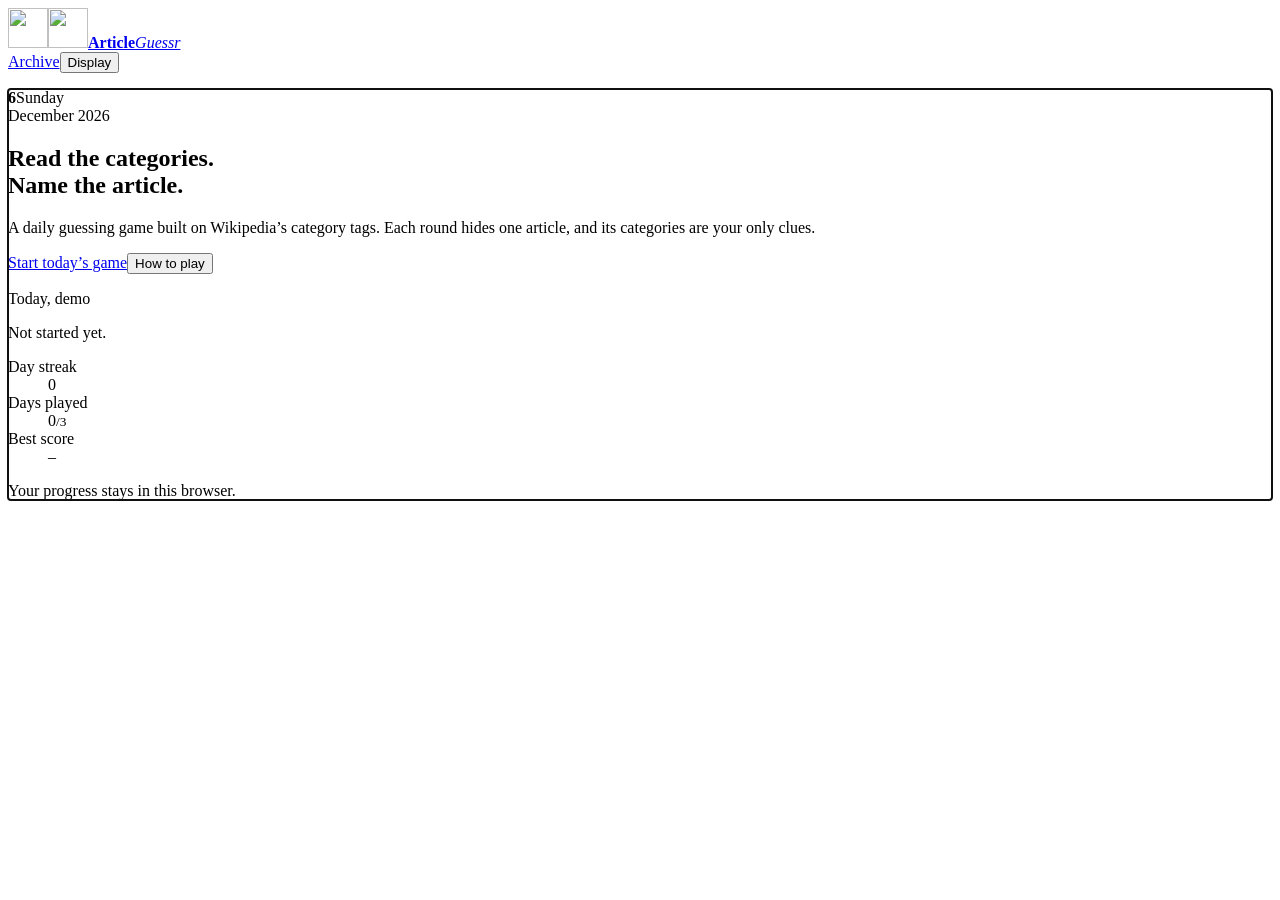
==== index.html @ ef7b17c4 "Add initial HTML structure for ArticleGuessr" ====
<!doctype html>
<html lang="en">
<head>
<meta charset="utf-8">
<meta name="viewport" content="width=device-width, initial-scale=1">
<title>ArticleGuessr</title>
<script>try{var t=JSON.parse(localStorage.getItem("articleguessr.theme.v1"));document.documentElement.dataset.theme=t||(matchMedia("(prefers-color-scheme: dark)").matches?"dark":"light");var q=JSON.parse(localStorage.getItem("articleguessr.prefs.v1")||"{}");document.documentElement.dataset.size=q.size||"m"}catch(e){}</script>
<link rel="icon" type="image/svg+xml" href="logo-mark.svg">
<link rel="manifest" href="manifest.webmanifest">
<link rel="apple-touch-icon" href="icon-192.png">
<meta name="theme-color" content="#E7EBE5" media="(prefers-color-scheme: light)">
<meta name="theme-color" content="#0F1512" media="(prefers-color-scheme: dark)">
<link rel="preconnect" href="https://fonts.googleapis.com">
<link rel="preconnect" href="https://fonts.gstatic.com" crossorigin>
<link href="https://fonts.googleapis.com/css2?family=Bricolage+Grotesque:opsz,wght@12..96,400;12..96,800&family=Fraunces:opsz,wght@9..144,200;9..144,800&family=JetBrains+Mono:wght@400&display=swap" rel="stylesheet">
<link rel="stylesheet" href="styles.css">
</head>
<body data-mode="player">
<header class="bar">
  <a class="mark" href="#/" aria-label="ArticleGuessr home"><img class="lg-d" src="logo-mark.svg" alt="" width="40" height="40"><img class="lg-l" src="logo-mark-light.svg" alt="" width="40" height="40"><span><b>Article</b><i>Guessr</i></span></a>
  <nav class="tools"><a class="host-link" href="#/archive">Archive</a><button class="theme" id="disp" type="button" aria-expanded="false" aria-controls="dpanel">Display</button></nav>
</header>
<div class="dpanel" id="dpanel" role="group" aria-label="Display settings" hidden>
  <p class="dh">Display</p>
  <div class="drow"><span>Theme</span><button class="dbtn" id="theme" type="button" aria-pressed="false">Use dark theme</button></div>
  <div class="drow"><span>Text size</span><div class="dseg" role="group" aria-label="Text size"><button type="button" data-size="m" aria-label="Normal text" aria-pressed="true">A</button><button type="button" data-size="l" aria-label="Large text" aria-pressed="false">A</button><button type="button" data-size="xl" aria-label="Extra large text" aria-pressed="false">A</button></div></div>
  <button class="dlink" id="howbtn" type="button">How to play</button>
</div>
<main id="app" tabindex="-1"></main>
<script src="days.js"></script>
<script src="app.js"></script>
</body>
</html>
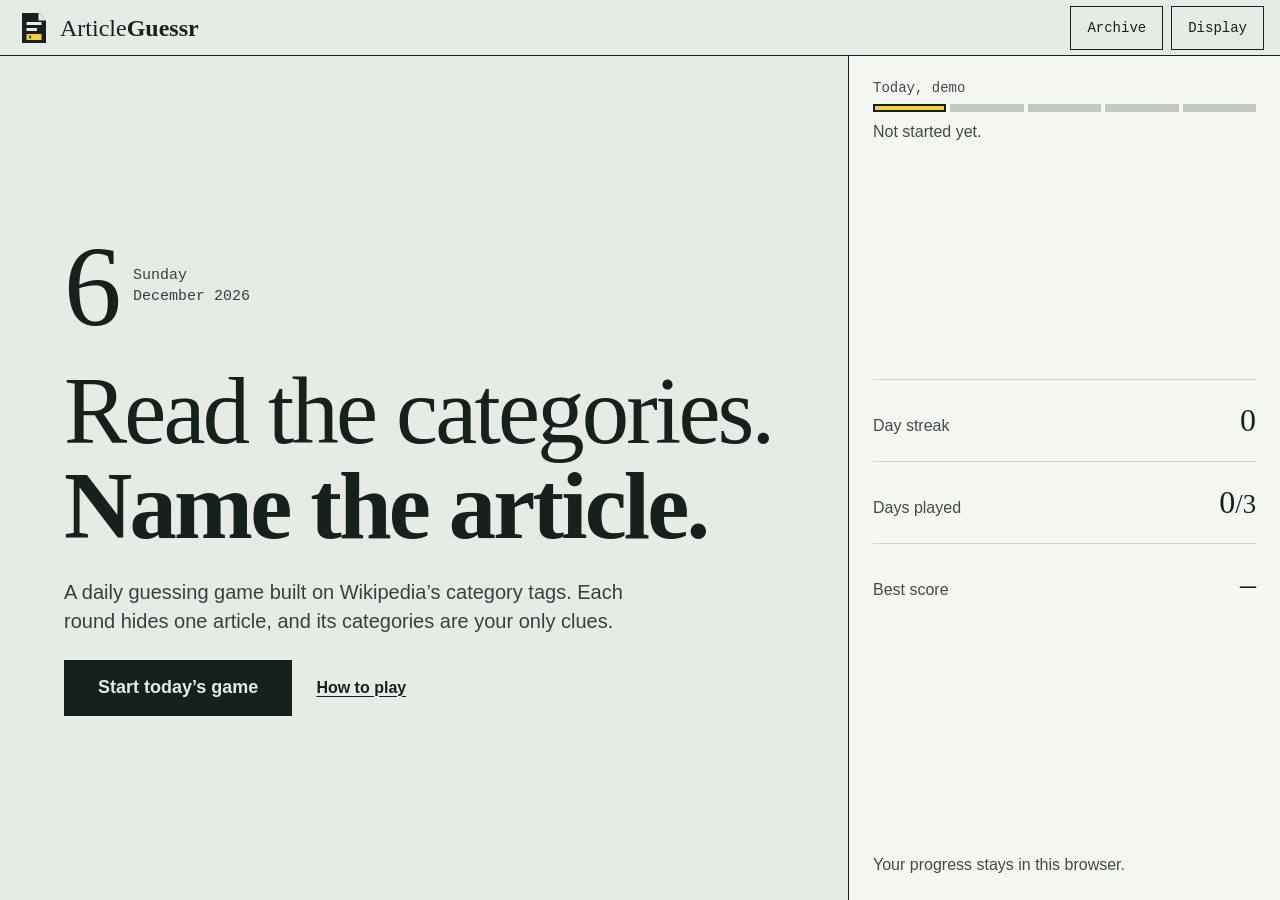
==== commit aed71b10: "Remove built-in game hosting" ====
--- a/index.html
+++ b/index.html
@@ -15,7 +15,7 @@
 <link href="https://fonts.googleapis.com/css2?family=Bricolage+Grotesque:opsz,wght@12..96,400;12..96,800&family=Fraunces:opsz,wght@9..144,200;9..144,800&family=JetBrains+Mono:wght@400&display=swap" rel="stylesheet">
 <link rel="stylesheet" href="styles.css">
 </head>
-<body data-mode="player">
+<body>
 <header class="bar">
   <a class="mark" href="#/" aria-label="ArticleGuessr home"><img class="lg-d" src="logo-mark.svg" alt="" width="40" height="40"><img class="lg-l" src="logo-mark-light.svg" alt="" width="40" height="40"><span><b>Article</b><i>Guessr</i></span></a>
   <nav class="tools"><a class="host-link" href="#/archive">Archive</a><button class="theme" id="disp" type="button" aria-expanded="false" aria-controls="dpanel">Display</button></nav>
--- a/styles.css
+++ b/styles.css
@@ -0,0 +1,469 @@
+:root{--paper:#E7EBE5;--card:#F5F7F2;--ink:#16201C;--accent:#F4D03F;
+--mute:color-mix(in srgb,var(--ink) 76%,var(--paper));--rule:color-mix(in srgb,var(--ink) 22%,var(--paper));
+--on-accent:#16201C;--ph:color-mix(in srgb,var(--paper) 62%,var(--ink));--pbg:var(--card);--pfg:var(--ink);--mh:.4em;
+--dim:color-mix(in srgb,var(--pfg) 68%,var(--pbg));--line:color-mix(in srgb,var(--pfg) 16%,var(--pbg));color-scheme:light;
+--s1:.5rem;--s2:1rem;--s3:1.5rem;--s4:2rem;
+--t0:1rem;--t1:clamp(2rem,6vw,3rem);--t1s:clamp(1.5rem,4.5vw,2rem);
+--display:"Fraunces",Georgia,"Times New Roman",serif;
+--body:"Bricolage Grotesque","Helvetica Neue",Helvetica,sans-serif;
+--mono:"JetBrains Mono","Courier New",monospace}
+[data-theme=dark]{--ph:color-mix(in srgb,var(--paper) 80%,var(--ink));--paper:#0F1512;--card:#18201C;--ink:#E7EBE5;--pbg:#1B2621;--mh:.12em;color-scheme:dark}
+*{box-sizing:border-box}
+html{background:var(--paper);color:var(--ink);font:400 var(--t0)/1.45 var(--body)}
+body{margin:0;min-height:100vh;min-height:100dvh;display:flex;flex-direction:column}
+a{color:inherit}
+:focus-visible{outline:3px solid var(--ink);outline-offset:2px}
+.bar{flex:none;display:flex;justify-content:space-between;align-items:center;height:3.5rem;padding:0 var(--s2);border-bottom:1px solid var(--ink)}
+.mark{display:flex;align-items:center;gap:var(--s1);text-decoration:none;font:1.5rem/1 var(--display)}
+.mark img{display:block;width:32px;height:32px}
+.mark b{font-weight:200}.mark i{font-style:normal;font-weight:800}
+.tools{display:flex;gap:var(--s1);align-items:center}
+.host-link,.theme{font:400 .875rem var(--mono);color:var(--ink);background:none;text-decoration:none;border:1px solid var(--ink);padding:4px var(--s1);cursor:pointer}
+.host-link:hover,.theme:hover{background:var(--accent);color:var(--on-accent)}
+.mark .lg-l{display:none}[data-theme=dark] .mark .lg-d{display:none}[data-theme=dark] .mark .lg-l{display:block}
+main{flex:1;min-height:0;outline:none}
+main.page{width:100%;max-width:64rem;margin:0 auto;padding:var(--s3) var(--s2) 0}
+main.stage{flex:none;display:grid;grid-template-columns:minmax(0,1fr) minmax(21rem,27rem);height:calc(100vh - 3.5rem);height:calc(100dvh - 3.5rem);min-height:28rem;grid-template-rows:minmax(0,1fr)}
+h1,h2{font:200 var(--t1)/1.1 var(--display);letter-spacing:-.02em;margin:0}
+h1 strong{font-weight:800}
+.lede{max-width:40rem;color:var(--mute);margin:var(--s2) 0 var(--s3)}
+.meta{display:block;font:400 .875rem var(--mono);color:var(--mute);margin:0 0 var(--s1)}
+.note{color:var(--mute);margin:var(--s1) 0 0}
+/* board (left) */
+.board{display:flex;flex-direction:column;gap:var(--s2);padding:var(--s2);min-width:0;min-height:0}
+.bh{display:flex;justify-content:space-between;align-items:baseline;gap:var(--s2);padding-bottom:var(--s1);border-bottom:2px solid var(--ink);font:400 .875rem var(--mono)}
+.bh b{font-weight:400}.bh span{color:var(--mute);white-space:nowrap}
+.wall{list-style:none;margin:0;padding:0;flex:0 1 auto;min-height:0;overflow:auto;display:grid;gap:var(--s1);align-content:start;margin-top:auto;grid-template-columns:repeat(3,minmax(0,1fr))}
+.chip{aspect-ratio:4/3;display:flex;flex-direction:column;justify-content:space-between;gap:var(--s1);min-width:0;padding:var(--s2);background:var(--card);border:1px solid var(--ink)}
+.chip small{font:400 .875rem var(--mono);color:var(--mute)}
+.tile small{color:inherit}
+.chip span{font:800 clamp(1rem,1.7vw,1.5rem)/1.1 var(--body);letter-spacing:-.02em;overflow-wrap:break-word;hyphens:auto}
+.chip.q{align-items:center;justify-content:center;background:var(--accent);color:var(--on-accent);font:800 clamp(3rem,8vw,6rem)/1 var(--display)}
+.pop .chip,.pop .cat{animation:pop .4s cubic-bezier(.2,1.3,.4,1) both;animation-delay:calc(var(--i) * 45ms)}
+@keyframes pop{from{transform:translateY(8px) scale(.97);opacity:0}}
+/* categories: plain typographic list, no boxes */
+.wall.list{display:block;margin-top:0}
+.wall.list.many{columns:2;column-gap:var(--s4)}
+.cat{display:grid;grid-template-columns:3rem 1fr;align-items:baseline;gap:var(--s1);padding:var(--s2) 0;border-top:1px solid var(--rule);break-inside:avoid}
+.cat:first-child{border-top:0}
+.cat small{font:500 1rem/1 var(--mono);color:var(--mute);padding-top:.5em}
+.cat span{font:700 clamp(1.375rem,2.6vw,2.5rem)/1.15 var(--body);letter-spacing:-.02em;overflow-wrap:break-word;hyphens:auto}
+.wall.list .chip.q{width:6rem;height:6rem;aspect-ratio:auto;margin-top:var(--s2)}
+/* answer board */
+.ans .ab{flex:1;display:flex;flex-direction:column;justify-content:center;min-height:0}
+.ans h1{font:800 clamp(2.75rem,8vw,7rem)/.98 var(--display);letter-spacing:-.03em;overflow-wrap:anywhere}
+.answer{background:linear-gradient(var(--accent),var(--accent)) 0 90%/100% var(--mh) no-repeat;animation:wipe .5s ease-out .1s both;-webkit-box-decoration-break:clone;box-decoration-break:clone}
+
+.desc{max-width:44rem;margin:var(--s2) 0 0;font-size:1.0625rem;line-height:1.5;opacity:.88}
+@keyframes wipe{from{background-size:0 var(--mh)}}
+.verdict{font:800 var(--t1s)/1.15 var(--display);margin:var(--s3) 0 0;overflow-wrap:anywhere}
+.tags{list-style:none;margin:0;padding:0;display:flex;flex-wrap:wrap;gap:6px}
+.tags{gap:0 var(--s1)}.tags li{font-size:.9375rem}.tags li+li::before{content:'/';margin-right:var(--s1);opacity:.5}
+/* results tiles */
+.tile{justify-content:flex-end;gap:2px;font:400 var(--t0)/1.2 var(--body)}
+.tile small{margin-bottom:auto}
+.tile b{font:800 var(--t1s)/1.05 var(--display);overflow-wrap:anywhere}
+.tile span{font:400 var(--t0)/1.3 var(--body);color:inherit;opacity:.82;letter-spacing:0}
+.tile em{font:200 var(--t1s)/1 var(--display);font-style:normal;margin-top:var(--s1)}
+.tile.ok{background:var(--accent);color:var(--on-accent)}
+.tile.skip{background:repeating-linear-gradient(45deg,var(--card) 0 9px,color-mix(in srgb,var(--rule) 55%,var(--card)) 9px 10px)}
+/* panel (right) */
+.panel{background:var(--pbg);color:var(--pfg);border-left:1px solid var(--ink);display:flex;flex-direction:column;gap:var(--s2);padding:var(--s3);overflow:auto;min-height:0}
+.panel .meta,.panel .note,.panel .lede{color:var(--dim)}
+.ph{display:flex;justify-content:space-between;align-items:flex-end}
+.rnd{display:flex;align-items:baseline;gap:var(--s1)}
+.rnd b{font:200 clamp(3rem,6vw,5rem)/.85 var(--display);letter-spacing:-.04em}
+.rnd span{font:400 .875rem var(--mono);color:var(--dim)}
+.sc{margin:0;text-align:right}
+.sc b{display:block;font:800 var(--t1s)/1 var(--display);color:var(--pfg)}
+.sc span{font:400 .875rem var(--mono);color:var(--dim)}
+.ticks{display:flex;gap:4px}
+.ticks i{flex:1;height:8px;background:color-mix(in srgb,var(--pfg) 22%,var(--pbg))}
+.ticks .now{background:var(--accent);box-shadow:inset 0 0 0 2px var(--pfg)}.ticks .ok{background:var(--pfg)}
+.ticks .miss{background:none;box-shadow:inset 0 0 0 2px var(--pfg)}
+.ticks .skip{background:repeating-linear-gradient(45deg,var(--dim) 0 2px,transparent 2px 5px)}
+.ledger{list-style:none;margin:0;padding:0;flex:1;min-height:0;display:grid;grid-auto-rows:minmax(2.5rem,1fr);border-top:1px solid var(--line)}
+.ledger li{display:grid;grid-template-columns:2rem 1fr auto;align-items:center;gap:var(--s1);border-bottom:1px solid var(--line);color:var(--dim);padding-left:var(--s1)}
+.ledger li>span{font:400 .875rem var(--mono)}
+.ledger b{font:800 1.125rem/1.2 var(--display);overflow-wrap:anywhere}
+.ledger em{font:200 var(--t1s)/1 var(--display);font-style:normal}
+.ledger .now{color:var(--pfg);box-shadow:inset 3px 0 0 var(--pfg)}
+.ledger .ok{color:var(--pfg)}.ledger .ok em{background:linear-gradient(var(--accent),var(--accent)) 0 90%/100% .32em no-repeat;color:var(--pfg)}
+[data-theme=dark] .ledger .ok em{background:none;color:var(--accent)}
+.acts{display:flex;gap:var(--s1);flex-wrap:wrap;margin-top:var(--s2)}
+.btn{display:inline-block;font:800 var(--t0) var(--body);background:var(--ink);color:var(--paper);border:2px solid var(--ink);padding:var(--s1) var(--s3);cursor:pointer;text-decoration:none;text-align:center}
+.btn:hover{background:var(--accent);color:var(--on-accent)}
+.btn.quiet{background:none;color:var(--ink)}
+.btn.quiet:hover{background:var(--accent);color:var(--on-accent)}
+.panel .btn{background:var(--accent);color:var(--on-accent);border-color:var(--accent)}
+.panel .btn:hover{background:var(--pfg);border-color:var(--pfg);color:var(--pbg)}
+.panel .btn.quiet{background:none;color:var(--pfg);border-color:var(--dim)}
+.panel .btn.quiet:hover{background:var(--pfg);color:var(--pbg)}
+.panel .acts .btn:first-child{flex:1 1 100%}
+.panel .acts .btn.quiet{flex:1}
+.guess{flex:none;margin-top:auto;display:grid;grid-template-columns:minmax(0,1fr) auto;gap:var(--s1) var(--s2);align-items:end;border-top:2px solid var(--ink);padding-top:var(--s2)}
+.guess label{grid-column:1/-1;font:400 .875rem var(--mono);color:var(--mute)}
+.guess input{min-width:0;font:200 clamp(1.75rem,3vw,2.5rem) var(--display);background:none;color:var(--ink);border:0;border-bottom:2px solid var(--ink);padding:var(--s1) 0;border-radius:0}
+.guess input:focus{outline:none;box-shadow:0 3px 0 var(--accent)}
+.guess .acts{margin:0}.guess .err{grid-column:1/-1;margin:0}
+.nextbar{margin-top:auto}
+.btn.big{width:100%;padding:var(--s2)}
+.err,.ok-msg{margin:var(--s1) 0 0;font-weight:800;display:inline-block;background:var(--accent);color:var(--on-accent);padding:0 var(--s1)}
+.err:empty,.ok-msg:empty{display:none}
+.panel.home{justify-content:space-between}
+.panel h1{font-size:clamp(2.25rem,4.6vw,3.75rem)}
+.hero-mark{display:block;width:4rem;height:4rem}
+.score{font:200 clamp(4.5rem,10vw,8rem)/.9 var(--display);color:var(--pfg);margin:0;letter-spacing:-.04em;background:linear-gradient(var(--accent),var(--accent)) 0 88%/100% .16em no-repeat}
+[data-theme=dark] .score{background:none;color:var(--accent)}
+.score small{font-size:.3em;color:var(--dim);letter-spacing:0}
+.panel h2{font:800 var(--t1s)/1.1 var(--display);margin-top:var(--s2)}
+.marks{margin:auto 0;font:400 clamp(1.5rem,3vw,2.25rem)/1.2 var(--mono);color:var(--pfg);letter-spacing:.2em;overflow-wrap:anywhere}
+[data-theme=dark] .marks{color:var(--accent)}
+/* host */
+.page h1{margin-bottom:var(--s1)}
+.rcard{border:1px solid var(--ink);background:var(--card);margin-bottom:var(--s2)}
+.rcard>header{display:flex;justify-content:space-between;align-items:center;padding:var(--s1) var(--s2);border-bottom:1px solid var(--ink);font:800 var(--t0) var(--display)}
+.rgrid{display:grid;grid-template-columns:3fr 2fr;gap:var(--s2);padding:var(--s2)}
+.rside{display:flex;flex-direction:column;gap:var(--s2)}
+.dock{position:sticky;bottom:0;z-index:1;background:var(--paper);border-top:2px solid var(--ink);margin-top:var(--s2);padding:var(--s2) 0 calc(var(--s2) + env(safe-area-inset-bottom,0px))}
+.dock .acts{margin-top:0}
+@media(max-width:1100px){.wall{grid-template-columns:repeat(2,minmax(0,1fr))}}
+@media(max-width:760px){
+ main.stage{grid-template-columns:1fr;grid-template-rows:auto minmax(0,1fr)}
+ .wall{grid-template-columns:repeat(2,minmax(0,1fr))}.chip{aspect-ratio:auto;height:5.5rem;padding:var(--s1) var(--s2)}.tile{height:auto;min-height:8rem}.guess{min-height:0}
+ .board{padding:var(--s1) var(--s2)}
+ .panel{order:-1;padding:var(--s1) var(--s2) var(--s2);gap:var(--s1)}.ledger{display:none}.guess{grid-template-columns:1fr}
+ .rnd b{font-size:2.5rem}.panel h1{font-size:2rem}.panel .lede{margin:var(--s1) 0 0}.hero-mark{width:3rem;height:3rem}
+ .ans h1{font-size:clamp(2.25rem,12vw,3.5rem)}.score{font-size:4rem}.marks{margin:0}
+ .rgrid{grid-template-columns:1fr}}
+@media(max-width:480px){.wall{grid-template-columns:1fr}}
+@media(prefers-reduced-motion:reduce){.pop .chip,.pop .cat,.answer{animation:none}}
+
+
+/* ---- v4: calm and legible ---- */
+.badge{align-self:flex-start;display:inline-flex;align-items:center;gap:var(--s1);margin:0 0 var(--s2);padding:4px var(--s2);border:2px solid var(--ink);font:700 1rem/1.5 var(--body)}
+.badge.ok{background:var(--accent);color:var(--on-accent);border-color:var(--accent)}
+.ans{overflow:hidden}
+.pop .cat{animation:rise .28s ease-out both;animation-delay:min(calc(var(--i) * 30ms),.3s)}
+@keyframes rise{from{opacity:0;transform:translateY(6px)}}
+.btn{min-height:2.75rem;display:inline-flex;align-items:center;justify-content:center;transition:background .12s,color .12s}
+.btn:active{transform:translateY(1px)}
+.host-link,.theme{min-height:2.5rem;display:inline-flex;align-items:center;padding:0 var(--s2)}
+.mark img{width:36px;height:36px}
+.panel{background-image:none}
+@media(prefers-reduced-motion:reduce){.pop .cat{animation:none}}
+
+.theme,.host-link{white-space:nowrap}
+@media(max-width:480px){.long{display:none}.mark{font-size:1.25rem}.bar{padding:0 var(--s1)}.tools{gap:4px}.theme,.host-link{padding:0 var(--s1)}}
+
+/* ---- home landing ---- */
+main.hero{flex:none;display:grid;grid-template-columns:minmax(0,1fr) minmax(21rem,27rem);height:calc(100vh - 3.5rem);height:calc(100dvh - 3.5rem);min-height:28rem}
+.hl{display:flex;flex-direction:column;justify-content:space-between;gap:var(--s3);padding:2rem clamp(1.5rem,5vw,4.5rem);min-width:0}
+.hl h1{font:200 clamp(2.75rem,7.4vw,7.25rem)/1 var(--display);letter-spacing:-.03em;margin:0}
+.hl h1 strong{font-weight:800}
+.hl .lede{max-width:36rem;font-size:1.25rem;margin:var(--s3) 0 0;color:var(--mute)}
+.hl .meta{margin:0}
+.steps{list-style:none;margin:0;padding:0;display:grid;grid-template-columns:repeat(3,minmax(0,1fr));gap:var(--s3);max-width:46rem}
+.steps li{border-top:2px solid var(--ink);padding-top:var(--s1)}
+.steps b{display:block;font:500 .875rem var(--mono);color:var(--mute)}
+.steps span{display:block;margin-top:4px}
+.ticket{justify-content:space-between}
+.facts{margin:var(--s2) 0 0}
+.facts div{display:flex;justify-content:space-between;align-items:baseline;padding:var(--s3) 0;border-top:1px solid var(--line)}
+.facts dt{color:var(--dim)}
+.facts dd{margin:0;font:200 var(--t1s)/1 var(--display);color:var(--pfg)}
+.ticket .btn{width:100%;margin-top:var(--s2)}
+.board{animation:enter .2s ease-out both}
+@keyframes enter{from{opacity:0}}
+.guess label{display:flex;justify-content:space-between;gap:var(--s2)}
+@media(max-width:760px){main.hero{display:flex;flex-direction:column;height:auto;min-height:calc(100dvh - 3.5rem)}.hl{padding:var(--s3) var(--s2)}.steps{grid-template-columns:1fr;gap:var(--s2)}.ticket{margin-top:auto}}
+@media(prefers-reduced-motion:reduce){.board{animation:none}}
+
+.long{margin-left:.35em}
+
+main:focus,main:focus-visible{outline:none}
+
+/* ---- the board is a redacted article ---- */
+.sheet{flex:1;min-height:0;display:flex;flex-direction:column;gap:var(--s2)}
+.sheet>label{display:flex;justify-content:space-between;font:400 .875rem var(--mono);color:var(--mute)}
+.titlebar{flex:none;background:var(--ink);padding:var(--s1) var(--s2)}
+.titlebar input{width:100%;min-width:0;background:none;border:0;border-radius:0;color:var(--paper);caret-color:var(--accent);font:800 clamp(1.5rem,3.4vw,2.75rem)/1.3 var(--display);letter-spacing:-.02em}
+.titlebar input::placeholder{color:var(--ph);font-weight:300}
+.titlebar input:focus{outline:none}
+.titlebar:focus-within{box-shadow:0 0 0 3px var(--accent)}
+.foot{flex:0 1 auto;min-height:0;overflow:auto;border-top:2px solid var(--ink);padding-top:var(--s1)}
+.foot .meta{margin:0 0 var(--s1)}
+.wall.flow{display:block;overflow:visible;margin:0;flex:none;--fs:2rem}
+.flow .cat{display:inline;border:0;padding:0;margin:0 .9em 0 0}
+.flow .cat::before,.flow .cat+.cat::before{content:"";display:inline-block;width:.34em;height:.34em;margin:0 .5em 0 0;background:var(--accent);box-shadow:0 0 0 1.5px var(--ink);vertical-align:.18em}
+.flow .cat span{font:700 var(--fs)/1.45 var(--body);letter-spacing:-.015em}
+.sheet .acts{margin:0;align-items:center}
+.sheet .acts .hint{margin-left:auto;font:400 .875rem var(--mono);color:var(--mute)}
+.sheet .err{margin:0}
+.ans h1.titlebar{align-self:flex-start;max-width:100%;padding:.04em .28em .1em;background:var(--ink);color:var(--paper);font:800 clamp(2.5rem,7vw,6rem)/1.12 var(--display);letter-spacing:-.03em;overflow-wrap:anywhere}
+.ans h1.titlebar .answer{background:none;animation:none;color:inherit}
+@media(max-width:480px){.sheet .acts .hint{display:none}.titlebar input{font-size:1.5rem}}
+
+@media(max-width:760px){.wall.flow .cat span{letter-spacing:-.01em}.sheet{gap:var(--s1)}.foot .meta{display:none}}
+
+/* ---- infobox sidebar + answer page continuity ---- */
+.hero-mark.lg-l{display:none}[data-theme=dark] .hero-mark.lg-d{display:none}[data-theme=dark] .hero-mark.lg-l{display:block}
+.panel .btn.quiet{border-color:var(--pfg)}
+.rl{flex:none;display:flex;align-items:center;gap:var(--s2);flex-wrap:wrap;font-size:1.0625rem}
+.rl .badge{margin:0}
+.ans .sheet h1.titlebar{flex:none;align-self:flex-start;margin:0}
+.body{flex:1 1 0;min-height:2.5rem;overflow:auto;padding:var(--s1) 0}
+.desc{max-width:46rem;margin:0;font-size:clamp(1.0625rem,1.5vw,1.3125rem);line-height:1.6;opacity:1}
+.ans .sheet .acts{margin:0}
+.ans .acts .btn{width:100%}
+
+.foot{border-top:0;padding-top:0}
+.foot .meta{padding-top:var(--s1);border-top:2px solid var(--ink)}
+
+.flow .cat::before,.flow .cat+.cat::before{content:"■\00a0";display:inline;width:auto;height:auto;margin:0;background:none;box-shadow:none;font-size:.6em;line-height:1;vertical-align:.3em;color:var(--ink);letter-spacing:0}
+
+/* ---- every category has its own identity ---- */
+.cat{--cat-bg:hsl(var(--h) 58% 85%);--cat-dot:hsl(var(--h) 62% 33%);--cat-dot-fg:#fff}
+[data-theme=dark] .cat{--cat-bg:hsl(var(--h) 36% 22%);--cat-dot:hsl(var(--h) 68% 70%);--cat-dot-fg:#0F1512}
+.flow .cat::before,.flow .cat+.cat::before{content:none}
+.flow .cat{font-size:var(--fs);margin:0 .75em 0 0}
+.flow .cat span{background:var(--cat-bg);padding:.04em .3em .08em;border-radius:2px;-webkit-box-decoration-break:clone;box-decoration-break:clone}
+.dot{display:inline-flex;align-items:center;justify-content:center;box-sizing:border-box;width:1.9em;height:1.9em;margin-right:.45em;border-radius:50%;background:var(--cat-dot);color:var(--cat-dot-fg);font:700 max(.7rem,.42em)/1 var(--mono);letter-spacing:0;vertical-align:middle}
+
+.flow:not(.many) .cat{display:inline-block;max-width:100%;vertical-align:top;margin:0 .6em .35em 0}
+
+/* ---- restrained identity: neutral text, muted index tag, thin underline ---- */
+.cat{--cat:hsl(var(--h) 34% 34%);--cat-fg:#fff}
+[data-theme=dark] .cat{--cat:hsl(var(--h) 42% 68%);--cat-fg:#0F1512}
+.flow .cat span{background:none;padding:0;border-radius:0;text-decoration:underline;text-decoration-color:var(--cat);text-decoration-thickness:2px;text-underline-offset:.17em;text-decoration-skip-ink:none}
+.dot{width:auto;min-width:1.9em;height:1.6em;padding:0 .35em;border-radius:3px;background:var(--cat);color:var(--cat-fg);font:600 max(.7rem,.4em)/1 var(--mono);margin-right:.5em}
+
+/* ---- one box, categories separated by | ---- */
+.foot{border:1px solid var(--ink);background:var(--card);padding:0 var(--s3) var(--s2)}
+.foot .meta{display:flex;justify-content:space-between;margin:0 calc(var(--s3) * -1) var(--s2);padding:var(--s1) var(--s3);border-top:0;border-bottom:1px solid var(--ink);background:color-mix(in srgb,var(--ink) 6%,var(--card));color:var(--mute)}
+.dot{display:none}
+.flow .cat,.flow:not(.many) .cat{margin:0}
+.flow .cat span,.flow:not(.many) .cat span{text-decoration:none;font:700 var(--fs)/1.5 var(--body);letter-spacing:-.015em}
+.flow .cat:not(:last-child)::after{content:"\00a0|";margin:0 .5em 0 .06em;font-weight:300;color:var(--mute)}
+
+.flow:not(.many) .cat{display:inline;max-width:none;vertical-align:baseline;margin:0}
+.foot .wall.flow{line-height:1.5}
+
+.flow .cat:not(:last-child)::after{content:none}
+.flow .sep{font:300 var(--fs)/1.5 var(--body);color:var(--mute);margin:0 .12em}
+.flow .cat,.flow:not(.many) .cat{display:inline;margin:0}
+
+/* ---- polish pass ---- */
+.score{background:none}
+.marks{margin:var(--s2) 0 0}
+.wall.tiles{display:flex;flex-direction:column;gap:0;margin:0;overflow:auto}
+.wall.tiles .tile{aspect-ratio:auto;flex:1 1 4.5rem;min-height:4.5rem;display:grid;grid-template-columns:3.25rem minmax(0,1fr) auto;grid-template-areas:"n t p" "n g p";align-items:center;column-gap:var(--s2);row-gap:2px;padding:var(--s1) var(--s2);border:0;border-top:1px solid var(--rule);background:none;color:var(--ink)}
+.wall.tiles .tile:last-child{border-bottom:1px solid var(--rule)}
+.wall.tiles .tile small{grid-area:n;margin:0;color:var(--mute)}
+.wall.tiles .tile b{grid-area:t;font:700 clamp(1.25rem,2.4vw,2rem)/1.1 var(--display)}
+.wall.tiles .tile span{grid-area:g;opacity:1;color:var(--mute)}
+.wall.tiles .tile em{grid-area:p;margin:0;padding:0 .12em;font:200 clamp(1.75rem,3.4vw,3rem)/1 var(--display)}
+.wall.tiles .tile.ok em{background:linear-gradient(var(--accent),var(--accent)) 0 88%/100% .32em no-repeat}
+[data-theme=dark] .wall.tiles .tile.ok em{background:none;color:var(--accent)}
+.wall.tiles .tile.skip{color:var(--mute)}
+.wall.tiles .tile.skip b{color:var(--mute)}
+.cprev{margin:var(--s1) 0 0;padding:var(--s1);border:1px dashed var(--mute);min-height:2.5rem;font-size:.9375rem;color:var(--ink);overflow-wrap:anywhere}
+.cprev::before{content:"Preview  ";font:500 .8125rem var(--mono);color:var(--mute)}
+@media(max-width:760px){.wall.tiles .tile{min-height:4.25rem;height:auto}}
+.wall.tiles{flex:1 1 auto}
+.wall.tiles .tile{max-height:8rem}
+.panel .acts{margin-top:auto}
+
+/* ---- archive page layout ---- */
+main.studio{max-width:96rem;padding:var(--s3) var(--s2) var(--s4)}
+.sth{display:flex;justify-content:space-between;align-items:flex-end;gap:var(--s2);margin-bottom:var(--s3);flex-wrap:wrap}
+.sth h1{font-size:var(--t1)}.sth .note{margin:var(--s1) 0 0}.sth .acts{margin:0;align-items:center}
+.wide{width:100%}
+.btn.sm{min-height:2.25rem;padding:0 var(--s2);font-size:.9375rem}
+.btn:disabled{opacity:.45;cursor:not-allowed}
+.join{margin-top:var(--s2)}.join summary{cursor:pointer;min-height:2.25rem;display:flex;align-items:center;color:var(--dim)}
+.join form{display:grid;grid-template-columns:minmax(0,1fr) auto;gap:var(--s1);margin-top:var(--s1)}
+.join input{min-width:0;font:inherit;padding:var(--s1);background:none;border:2px solid var(--pfg);color:var(--pfg);border-radius:0}
+.join .err{grid-column:1/-1;margin:0}
+@media(max-width:560px){.sth .acts{width:100%}}
+
+/* ---- archives ---- */
+.arch{list-style:none;margin:0;padding:0;border-top:2px solid var(--ink)}
+.arow{border-left:3px solid transparent;padding-left:var(--s2);display:grid;grid-template-columns:minmax(0,1fr) 12rem auto;gap:var(--s2);align-items:center;padding:var(--s2) 0;border-bottom:1px solid var(--rule)}
+.arow.cur{border-left-color:var(--ink)}
+.at b{display:inline;font:700 clamp(1.25rem,2.2vw,1.75rem)/1.2 var(--display)}
+.tag{margin-left:var(--s1);padding:2px var(--s1);border:1px solid var(--ink);font:500 .75rem var(--mono);font-style:normal;vertical-align:middle}
+.at span,.at small{display:block;color:var(--mute);margin-top:2px}
+.asc em{display:block;font:200 clamp(1.75rem,3.2vw,2.5rem)/1 var(--display);font-style:normal}
+.asc small{color:var(--mute)}
+.aa{display:flex;gap:var(--s1);flex-wrap:wrap;justify-content:flex-end}
+.toast{position:fixed;left:50%;bottom:var(--s2);transform:translateX(-50%);z-index:20;margin:0;padding:var(--s1) var(--s2);background:var(--accent);color:var(--on-accent);font-weight:700;max-width:calc(100vw - 2rem)}
+@media(max-width:760px){.arow{grid-template-columns:1fr}.aa{justify-content:flex-start}}
+
+/* ---- daily games: dateline, calendar archive, day bar ---- */
+.dateline{display:flex;align-items:center;gap:var(--s2);margin:0}
+.dateline b{font:200 clamp(4rem,9vw,7.5rem)/.8 var(--display);letter-spacing:-.04em}
+.dateline span{font:400 .9375rem/1.4 var(--mono);color:var(--mute)}
+.hl .lede b{color:var(--ink)}
+.btn.off{display:flex;width:100%;margin:var(--s2) 0 0;opacity:.5;cursor:not-allowed}
+.subact{display:flex;gap:var(--s2);flex-wrap:wrap;align-items:center;margin:var(--s1) 0 0}
+.subact a{color:var(--pfg)}
+.strip{display:flex;gap:var(--s4);margin:0}
+.strip div{display:flex;flex-direction:column-reverse;text-align:right}
+.strip dd{margin:0;font:200 clamp(1.75rem,3vw,2.5rem)/1 var(--display)}
+.strip dd small{font-size:.5em;color:var(--mute)}
+.strip dt{font:400 .8125rem var(--mono);color:var(--mute)}
+.archgrid{display:grid;grid-template-columns:minmax(0,28rem) minmax(0,1fr);gap:var(--s4);align-items:start;margin-bottom:var(--s3)}
+.calbox{border:1px solid var(--ink);background:var(--card);padding:var(--s2)}
+.calh{display:flex;justify-content:space-between;align-items:center;margin-bottom:var(--s1)}
+.calh b{font:700 1.125rem var(--display)}
+.cal{display:grid;grid-template-columns:repeat(7,minmax(0,1fr));gap:4px}
+.cw{font:400 .75rem var(--mono);color:var(--mute);text-align:center;padding:2px 0}
+.cd{aspect-ratio:1;min-height:2.75rem;display:flex;flex-direction:column;align-items:center;justify-content:center;gap:2px;padding:0;border:1px solid var(--rule);background:none;color:var(--ink);font:inherit;cursor:pointer}
+.cd em{font:600 1rem/1 var(--body);font-style:normal}
+.cd small{font:400 .75rem/1 var(--mono)}
+.cd.none{border-color:transparent;color:var(--mute);cursor:default}
+.cd.open{background:var(--card);border-color:var(--ink)}
+.cd.mid{background:var(--accent);color:var(--on-accent);border-color:var(--accent)}
+.cd.done{background:var(--ink);color:var(--paper);border-color:var(--ink)}
+.cd.locked{background:repeating-linear-gradient(45deg,transparent 0 5px,var(--rule) 5px 6px);color:var(--mute)}
+.cd.today em{text-decoration:underline;text-decoration-thickness:2px;text-underline-offset:3px}
+.cd.sel{outline:3px solid var(--ink);outline-offset:2px}
+.selbox .meta{margin-bottom:var(--s1)}
+.arch.one{margin:0}
+.listh{font:800 var(--t1s)/1 var(--display);margin:var(--s4) 0 var(--s2)}
+@media(max-width:1100px){.archgrid{grid-template-columns:1fr}}
+@media(max-width:560px){.strip{gap:var(--s2)}.dateline b{font-size:4rem}}
+
+.cd.none em{font-weight:400}
+.arow{grid-template-columns:minmax(0,1fr) 11rem 17rem}
+.mini{list-style:none;margin:var(--s2) 0 0;padding:0}
+.mini li{display:grid;grid-template-columns:2rem minmax(0,1fr) auto 3.5rem;gap:var(--s1);align-items:baseline;padding:var(--s1) 0;border-bottom:1px solid var(--rule)}
+.mini span{font:400 .875rem var(--mono);color:var(--mute)}
+.mini b{font:700 1.0625rem var(--display);overflow-wrap:anywhere}
+.mini i{font-style:normal;color:var(--mute);overflow-wrap:anywhere}
+.mini em{font:200 1.375rem var(--display);font-style:normal;text-align:right}
+@media(max-width:1100px){.arow{grid-template-columns:minmax(0,1fr) 9rem auto}}
+@media(max-width:760px){.arow{grid-template-columns:1fr}.mini li{grid-template-columns:2rem minmax(0,1fr) 3.5rem}.mini i{grid-column:2/3;grid-row:2}}
+
+/* ---- answer reveal polish ---- */
+.ch{animation:chin .3s ease-out both;animation-delay:min(calc(var(--i) * 22ms),.4s)}
+@keyframes chin{from{opacity:0}}
+.near{flex:none;margin:0;font-weight:600;color:var(--ink)}
+.wl{margin:var(--s2) 0 0}.wl a{color:var(--ink);text-underline-offset:.2em}
+.sr{position:absolute;width:1px;height:1px;overflow:hidden;clip:rect(0 0 0 0);white-space:nowrap}
+@media(prefers-reduced-motion:reduce){.ch{animation:none}}
+
+/* ---- home v2: start in the hero, progress in the panel ---- */
+.cta{display:flex;align-items:center;gap:var(--s3);flex-wrap:wrap;margin-top:var(--s3)}
+.hl .btn.big{min-height:3.5rem;padding:0 var(--s4);font-size:1.125rem}
+.hl .btn.off.big{display:inline-flex;width:auto;margin:0}
+.cta2{color:var(--ink);font-weight:600;text-underline-offset:.2em}
+.cdwn{margin:var(--s1) 0 0;color:var(--dim)}
+.cdwn b{font:600 1rem var(--mono);color:var(--pfg)}
+.ticket .ticks{margin-top:var(--s1)}
+.hl .btn.big{width:auto;padding:0 var(--s4)}
+
+/* ---- readability pass: stronger secondary text, no tiny or hairline text, 44px targets ---- */
+:root{--mute:color-mix(in srgb,var(--ink) 84%,var(--paper));--dim:color-mix(in srgb,var(--pfg) 80%,var(--pbg));--ph:color-mix(in srgb,var(--paper) 70%,var(--ink))}
+[data-theme=dark]{--ph:color-mix(in srgb,var(--paper) 84%,var(--ink))}
+.mark b{font-weight:400}
+.ledger em,.wall.tiles .tile em,.mini em,.facts dd,.strip dd,.asc em,.sc b,.facts dd small,.strip dd small,.score small{font-weight:400}
+.flow .sep{font-weight:400}
+.titlebar input{font-weight:500}.titlebar input::placeholder{font-weight:400}
+.cw,.cd small,.strip dt,.tag,.mini span,.hint,.chip small,.sheet>label,.meta,.bh,.rnd span,.sc span,.asc small,.dh{font-size:.875rem}
+.btn.sm,.host-link,.theme,.mark,.btn:not(.sm){min-height:2.75rem}
+.mark{display:flex;align-items:center}
+.cta2{display:inline-flex;align-items:center;min-height:2.75rem}
+.as-link{background:none;border:0;padding:0;font:600 1rem var(--body);cursor:pointer;text-decoration:underline;text-underline-offset:.2em;color:var(--ink)}
+.wl a{display:inline-flex;align-items:center;min-height:2.75rem}
+.btn:disabled{opacity:.6;border-style:dashed}
+/* display settings panel */
+.dpanel{position:fixed;right:var(--s2);top:3.5rem;z-index:40;width:min(22rem,calc(100vw - 2rem));background:var(--card);color:var(--ink);border:1px solid var(--ink);padding:var(--s2);box-shadow:6px 6px 0 var(--ink)}
+.dpanel[hidden]{display:none}
+.dh{font-family:var(--mono);font-weight:500;color:var(--mute);margin:0 0 var(--s1)}
+.drow{display:flex;justify-content:space-between;align-items:center;gap:var(--s2);padding:var(--s1) 0;border-top:1px solid var(--rule)}
+.dbtn,.dseg button{min-height:2.75rem;min-width:2.75rem;padding:0 var(--s2);border:1px solid var(--ink);background:none;color:var(--ink);font:600 .9375rem var(--body);cursor:pointer}
+.dbtn[aria-pressed=true],.dseg button[aria-pressed=true]{background:var(--ink);color:var(--paper)}
+.dseg{display:flex}.dseg button+button{border-left:0}
+.dseg button:nth-child(1){font-size:.875rem}.dseg button:nth-child(2){font-size:1.125rem}.dseg button:nth-child(3){font-size:1.375rem}
+.dlink{display:block;width:100%;min-height:2.75rem;margin-top:var(--s1);padding:var(--s1) 0 0;background:none;border:0;border-top:1px solid var(--rule);text-align:left;color:var(--ink);font:600 1rem var(--body);text-decoration:underline;text-underline-offset:.2em;cursor:pointer}
+/* how to play */
+dialog#how{width:min(34rem,calc(100vw - 2rem));padding:var(--s4);border:1px solid var(--ink);background:var(--card);color:var(--ink)}
+dialog#how::backdrop{background:rgba(15,21,18,.62)}
+dialog#how h2{font:200 var(--t1)/1.1 var(--display);margin:0 0 var(--s2)}
+.hw{margin:0 0 var(--s3);padding-left:1.25rem}.hw li{margin:var(--s1) 0}
+.hwx{border:1px solid var(--ink);padding:var(--s2);margin-bottom:var(--s3);background:var(--paper)}
+.hwx .meta{margin:0 0 4px}.hwc{margin:0;font-weight:700}
+.hwa{margin:var(--s1) 0 0;padding:var(--s1) var(--s2);background:var(--ink);color:var(--paper);font:800 1.5rem var(--display)}
+/* player preferences */
+html[data-size=l]{font-size:112.5%}
+html[data-size=xl]{font-size:125%}
+
+/* ================= v7: one frame — progress rail, clues and answer side by side ================= */
+main.gm{display:block}
+.game{height:100%;display:grid;grid-template-columns:minmax(0,1.45fr) minmax(22rem,1fr);grid-template-rows:auto minmax(0,1fr);min-height:0}
+.rr{grid-column:1/-1;padding:var(--s2) var(--s3);border-bottom:1px solid var(--ink);background:var(--card)}
+.rtop{display:flex;justify-content:space-between;align-items:flex-end;margin-bottom:var(--s2)}
+.rnd{display:flex;align-items:baseline;gap:var(--s1);margin:0}
+.rnd b{font:200 clamp(2.5rem,5vw,4rem)/.85 var(--display);letter-spacing:-.04em}
+.rnd span{font:400 .875rem var(--mono);color:var(--mute)}
+.sc{margin:0;text-align:right}.sc b{display:block;font:400 var(--t1s)/1 var(--display);color:var(--ink)}.sc span{font:400 .875rem var(--mono);color:var(--mute)}
+.rsegs{list-style:none;margin:0;padding:0;display:grid;grid-template-columns:repeat(var(--n,5),minmax(0,1fr));gap:var(--s2)}
+.rsegs li{display:grid;grid-template-columns:auto minmax(0,1fr) auto;align-items:baseline;gap:var(--s1);min-width:0;border-top:4px solid var(--rule);padding-top:var(--s1);color:var(--mute)}
+.rsegs li span{font:500 .875rem var(--mono)}
+.rsegs li b{font:700 1rem var(--display);overflow:hidden;text-overflow:ellipsis;white-space:nowrap}
+.rsegs li em{font:400 1.125rem var(--display);font-style:normal}
+.rsegs li.ok{border-top-color:var(--ink);color:var(--ink)}
+.rsegs li.miss{border-top:4px dashed var(--ink);color:var(--ink)}
+.rsegs li.skip{border-top:4px dotted var(--mute)}
+.rsegs li.now{border-top-color:var(--ink);color:var(--ink)}
+.rsegs li.now span{background:var(--accent);color:var(--on-accent);padding:0 .4em}
+.rsegs li.ok em{background:linear-gradient(var(--accent),var(--accent)) 0 90%/100% .3em no-repeat}
+[data-theme=dark] .rsegs li.ok em{background:none;color:var(--accent)}
+.clues{display:flex;flex-direction:column;gap:var(--s2);min-height:0;padding:var(--s3)}
+.clues .bh{padding-bottom:var(--s1);border-bottom:2px solid var(--ink)}
+.clues .foot{flex:1 1 auto;min-height:0;overflow:auto;display:flex;flex-direction:column;border:1px solid var(--ink);background:var(--card);padding:0 var(--s3) var(--s2)}
+.clues .wall.flow{display:block;flex:none;margin:auto 0;overflow:visible}
+.acol{display:flex;flex-direction:column;gap:var(--s2);min-height:0;overflow:auto;padding:var(--s3);border-left:1px solid var(--rule)}
+.acol>label{display:flex;justify-content:space-between;gap:var(--s2);font:400 .875rem var(--mono);color:var(--mute)}
+.acol .acts{display:flex;gap:var(--s1);flex-wrap:wrap;margin:0}
+.btn.big{min-height:3.25rem;padding:0 var(--s4);font-size:1.0625rem}
+.acol .acts .btn.big{width:auto}.acol .acts .btn.big:first-child{flex:1}
+.rule{margin:0;color:var(--mute)}
+.afoot{margin-top:auto;display:flex;justify-content:space-between;align-items:center;gap:var(--s2)}
+.acol h1.titlebar{align-self:flex-start;max-width:100%;margin:0;padding:.04em .28em .1em;background:var(--ink);color:var(--paper);font:800 clamp(2.25rem,5vw,4.5rem)/1.12 var(--display);letter-spacing:-.03em;overflow-wrap:anywhere}
+.acol h1.titlebar .answer{background:none;animation:none;color:inherit}
+.acol .body{flex:0 1 auto;overflow:auto}
+.ans .acts{margin-top:auto}.ans .acts .btn.big{width:100%}
+.acol .titlebar{margin:0}
+@media(max-width:760px){
+ .game{grid-template-columns:1fr;grid-template-rows:auto minmax(0,1fr) auto}
+ .rr{padding:var(--s1) var(--s2)}.rtop{margin-bottom:var(--s1)}.rnd b{font-size:2.25rem}
+ .rsegs{gap:var(--s1)}.rsegs li{grid-template-columns:auto 1fr}.rsegs li b{display:none}.rsegs li em{text-align:right}
+ .clues{padding:var(--s2)}
+ .acol{border-left:0;border-top:1px solid var(--ink);padding:var(--s2);gap:var(--s1);overflow:visible}
+ .rule,.hint{display:none}
+ .acol h1.titlebar{font-size:clamp(1.75rem,9vw,2.75rem)}
+}
+@media(max-width:480px){html[data-size=xl] .mark span{display:none}}
+.agroup{margin:auto 0;display:flex;flex-direction:column;gap:var(--s2)}
+.agroup>label{display:flex;justify-content:space-between;gap:var(--s2);font:400 .875rem var(--mono);color:var(--mute)}
+.agroup .acts{display:flex;gap:var(--s1);flex-wrap:wrap;margin:0}
+.acol .titlebar{padding:var(--s2) var(--s3)}
+.acol .titlebar input{font-size:clamp(1.75rem,3.2vw,2.75rem)}
+.acol h1.titlebar{font-size:clamp(2.5rem,5.5vw,5rem)}
+@media(max-width:760px){.agroup{margin:0;gap:var(--s1)}.acol .titlebar{padding:var(--s1) var(--s2)}.acol .titlebar input{font-size:1.5rem}}
+
+/* ---- first screen always shows Start; short screens get compact chrome ---- */
+main.hero{overflow:auto}
+@media(max-width:760px){main.hero .panel{order:0;margin-top:0}main.hero .hl{padding-bottom:var(--s3)}.dateline b{font-size:3.5rem}.hl h1{font-size:clamp(2rem,9.5vw,2.75rem)}.hl .lede{font-size:1rem}.cta{margin-top:var(--s2)}}
+@media(max-height:780px){.hl h1{font-size:clamp(2.25rem,5.2vw,4.25rem)}.dateline b{font-size:clamp(3rem,6vw,5rem)}.hl{gap:var(--s2);padding-block:var(--s2)}.hl .lede{font-size:1.0625rem;margin-top:var(--s2)}}
+@media(max-height:720px){.clues .bh,.agroup>label,.rule{display:none}.rr{padding-block:var(--s1)}.rtop{margin-bottom:var(--s1)}.rnd b{font-size:2rem}.clues{padding-block:var(--s2)}.acol{padding-block:var(--s2)}}
+@media(max-height:640px){.steps{display:none}.acol .titlebar{padding:var(--s1) var(--s2)}}
+/* when even the smallest readable size can't fit every category, say so */
+.foot.more::after{content:"Scroll for more categories ↓";position:sticky;bottom:0;display:block;margin:var(--s1) calc(var(--s3) * -1) 0;padding:var(--s1) var(--s3);background:var(--card);border-top:1px solid var(--ink);font:600 .875rem var(--mono);color:var(--ink)}
+/* the home hero is one calm group, not spread across the screen */
+.hl{justify-content:center;gap:var(--s4)}
+.hl .hmain{margin:0}
+@media(max-width:760px){.hl{justify-content:flex-start;gap:var(--s3)}}
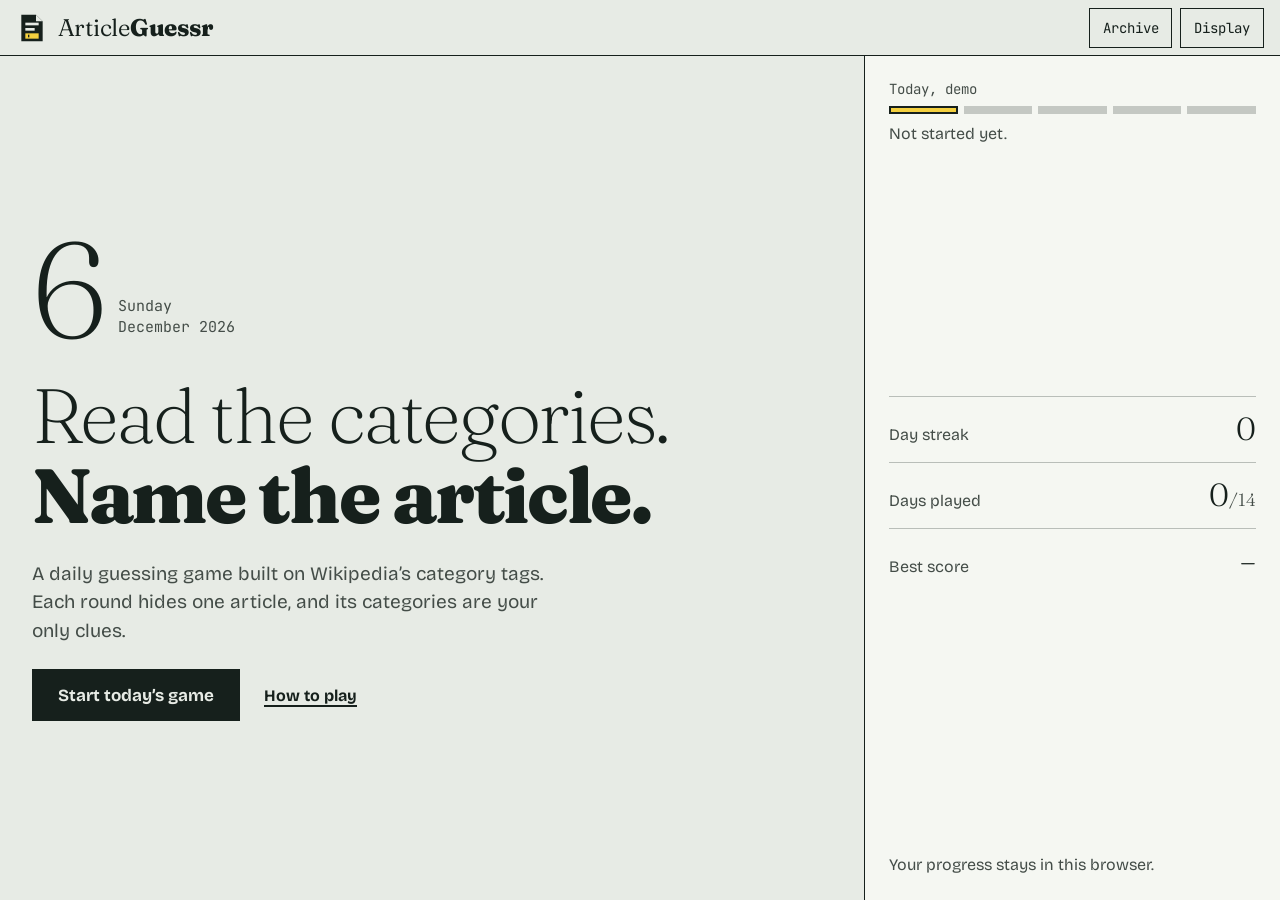
==== commit 0ea036ea: "Improve player experience: readable clues, forgiving matching, no animation Clues - Show each catego" ====
--- a/index.html
+++ b/index.html
@@ -2,32 +2,34 @@
 <html lang="en">
 <head>
 <meta charset="utf-8">
-<meta name="viewport" content="width=device-width, initial-scale=1">
-<title>ArticleGuessr</title>
+<meta name="viewport" content="width=device-width, initial-scale=1, viewport-fit=cover">
+<title>ArticleGuessr: a daily game of Wikipedia categories</title>
+<meta name="description" content="A daily guessing game: read the Wikipedia categories, name the hidden article.">
 <script>try{var t=JSON.parse(localStorage.getItem("articleguessr.theme.v1"));document.documentElement.dataset.theme=t||(matchMedia("(prefers-color-scheme: dark)").matches?"dark":"light");var q=JSON.parse(localStorage.getItem("articleguessr.prefs.v1")||"{}");document.documentElement.dataset.size=q.size||"m"}catch(e){}</script>
 <link rel="icon" type="image/svg+xml" href="logo-mark.svg">
 <link rel="manifest" href="manifest.webmanifest">
 <link rel="apple-touch-icon" href="icon-192.png">
 <meta name="theme-color" content="#E7EBE5" media="(prefers-color-scheme: light)">
 <meta name="theme-color" content="#0F1512" media="(prefers-color-scheme: dark)">
-<link rel="preconnect" href="https://fonts.googleapis.com">
-<link rel="preconnect" href="https://fonts.gstatic.com" crossorigin>
-<link href="https://fonts.googleapis.com/css2?family=Bricolage+Grotesque:opsz,wght@12..96,400;12..96,800&family=Fraunces:opsz,wght@9..144,200;9..144,800&family=JetBrains+Mono:wght@400&display=swap" rel="stylesheet">
+<link rel="preload" href="fonts/fraunces-latin.woff2" as="font" type="font/woff2" crossorigin>
+<link rel="preload" href="fonts/bricolage-latin.woff2" as="font" type="font/woff2" crossorigin>
 <link rel="stylesheet" href="styles.css">
 </head>
 <body>
 <header class="bar">
   <a class="mark" href="#/" aria-label="ArticleGuessr home"><img class="lg-d" src="logo-mark.svg" alt="" width="40" height="40"><img class="lg-l" src="logo-mark-light.svg" alt="" width="40" height="40"><span><b>Article</b><i>Guessr</i></span></a>
-  <nav class="tools"><a class="host-link" href="#/archive">Archive</a><button class="theme" id="disp" type="button" aria-expanded="false" aria-controls="dpanel">Display</button></nav>
+  <nav class="tools"><a class="navbtn" href="#/archive">Archive</a><button class="navbtn" id="disp" type="button" aria-expanded="false" aria-controls="dpanel">Display</button></nav>
 </header>
-<div class="dpanel" id="dpanel" role="group" aria-label="Display settings" hidden>
+<div class="dpanel" id="dpanel" role="region" aria-label="Display settings" hidden>
   <p class="dh">Display</p>
   <div class="drow"><span>Theme</span><button class="dbtn" id="theme" type="button" aria-pressed="false">Use dark theme</button></div>
   <div class="drow"><span>Text size</span><div class="dseg" role="group" aria-label="Text size"><button type="button" data-size="m" aria-label="Normal text" aria-pressed="true">A</button><button type="button" data-size="l" aria-label="Large text" aria-pressed="false">A</button><button type="button" data-size="xl" aria-label="Extra large text" aria-pressed="false">A</button></div></div>
   <button class="dlink" id="howbtn" type="button">How to play</button>
 </div>
-<main id="app" tabindex="-1"></main>
+<main id="app" tabindex="-1"><noscript><p class="nojs">ArticleGuessr needs JavaScript to run. Please enable it and reload.</p></noscript></main>
 <script src="days.js"></script>
+<script src="demo.js"></script>
+<script src="logic.js"></script>
 <script src="app.js"></script>
 </body>
 </html>
--- a/styles.css
+++ b/styles.css
@@ -1,469 +1,300 @@
-:root{--paper:#E7EBE5;--card:#F5F7F2;--ink:#16201C;--accent:#F4D03F;
---mute:color-mix(in srgb,var(--ink) 76%,var(--paper));--rule:color-mix(in srgb,var(--ink) 22%,var(--paper));
---on-accent:#16201C;--ph:color-mix(in srgb,var(--paper) 62%,var(--ink));--pbg:var(--card);--pfg:var(--ink);--mh:.4em;
---dim:color-mix(in srgb,var(--pfg) 68%,var(--pbg));--line:color-mix(in srgb,var(--pfg) 16%,var(--pbg));color-scheme:light;
---s1:.5rem;--s2:1rem;--s3:1.5rem;--s4:2rem;
---t0:1rem;--t1:clamp(2rem,6vw,3rem);--t1s:clamp(1.5rem,4.5vw,2rem);
---display:"Fraunces",Georgia,"Times New Roman",serif;
---body:"Bricolage Grotesque","Helvetica Neue",Helvetica,sans-serif;
---mono:"JetBrains Mono","Courier New",monospace}
-[data-theme=dark]{--ph:color-mix(in srgb,var(--paper) 80%,var(--ink));--paper:#0F1512;--card:#18201C;--ink:#E7EBE5;--pbg:#1B2621;--mh:.12em;color-scheme:dark}
+/* ArticleGuessr styles: tokens, base, header, controls, then one section per screen. No animations. */
+
+/* ---------- fonts (self-hosted variable fonts; weights are real, not synthesised) ---------- */
+@font-face{font-family:Fraunces;font-style:normal;font-weight:100 900;font-display:swap;src:url(fonts/fraunces-latin-ext.woff2) format("woff2");unicode-range:U+0100-02BA,U+02BD-02C5,U+02C7-02CC,U+02CE-02D7,U+02DD-02FF,U+0304,U+0308,U+0329,U+1D00-1DBF,U+1E00-1E9F,U+1EF2-1EFF,U+2020,U+20A0-20AB,U+20AD-20C0,U+2113,U+2C60-2C7F,U+A720-A7FF}
+@font-face{font-family:Fraunces;font-style:normal;font-weight:100 900;font-display:swap;src:url(fonts/fraunces-latin.woff2) format("woff2");unicode-range:U+0000-00FF,U+0131,U+0152-0153,U+02BB-02BC,U+02C6,U+02DA,U+02DC,U+0304,U+0308,U+0329,U+2000-206F,U+20AC,U+2122,U+2191,U+2193,U+2212,U+2215,U+FEFF,U+FFFD}
+@font-face{font-family:"Bricolage Grotesque";font-style:normal;font-weight:200 800;font-display:swap;src:url(fonts/bricolage-latin-ext.woff2) format("woff2");unicode-range:U+0100-02BA,U+02BD-02C5,U+02C7-02CC,U+02CE-02D7,U+02DD-02FF,U+0304,U+0308,U+0329,U+1D00-1DBF,U+1E00-1E9F,U+1EF2-1EFF,U+2020,U+20A0-20AB,U+20AD-20C0,U+2113,U+2C60-2C7F,U+A720-A7FF}
+@font-face{font-family:"Bricolage Grotesque";font-style:normal;font-weight:200 800;font-display:swap;src:url(fonts/bricolage-latin.woff2) format("woff2");unicode-range:U+0000-00FF,U+0131,U+0152-0153,U+02BB-02BC,U+02C6,U+02DA,U+02DC,U+0304,U+0308,U+0329,U+2000-206F,U+20AC,U+2122,U+2191,U+2193,U+2212,U+2215,U+FEFF,U+FFFD}
+@font-face{font-family:"JetBrains Mono";font-style:normal;font-weight:400;font-display:swap;src:url(fonts/jetbrains-mono-latin-ext.woff2) format("woff2");unicode-range:U+0100-02BA,U+02BD-02C5,U+02C7-02CC,U+02CE-02D7,U+02DD-02FF,U+0304,U+0308,U+0329,U+1D00-1DBF,U+1E00-1E9F,U+1EF2-1EFF,U+2020,U+20A0-20AB,U+20AD-20C0,U+2113,U+2C60-2C7F,U+A720-A7FF}
+@font-face{font-family:"JetBrains Mono";font-style:normal;font-weight:400;font-display:swap;src:url(fonts/jetbrains-mono-latin.woff2) format("woff2");unicode-range:U+0000-00FF,U+0131,U+0152-0153,U+02BB-02BC,U+02C6,U+02DA,U+02DC,U+0304,U+0308,U+0329,U+2000-206F,U+20AC,U+2122,U+2191,U+2193,U+2212,U+2215,U+FEFF,U+FFFD}
+
+/* ---------- tokens ---------- */
+:root{
+  --paper:#E7EBE5;--card:#F5F7F2;--ink:#16201C;--accent:#F4D03F;--on-accent:#16201C;
+  --pbg:var(--card);                                          /* side-panel background */
+  --mute:color-mix(in srgb,var(--ink) 78%,var(--paper));       /* secondary text */
+  --rule:color-mix(in srgb,var(--ink) 22%,var(--paper));       /* hairlines */
+  --ph:color-mix(in srgb,var(--paper) 62%,var(--ink));         /* placeholder on the answer bar */
+  --mh:.4em;                                                  /* accent highlight thickness */
+  --s1:.5rem;--s2:1rem;--s3:1.5rem;--s4:2rem;
+  --bar:3.5rem;
+  --display:"Fraunces",Georgia,"Times New Roman",serif;
+  --body:"Bricolage Grotesque","Helvetica Neue",Helvetica,Arial,sans-serif;
+  --mono:"JetBrains Mono",ui-monospace,"Courier New",monospace;
+  color-scheme:light}
+[data-theme=dark]{--paper:#0F1512;--card:#18201C;--ink:#E7EBE5;--pbg:#1B2621;--ph:color-mix(in srgb,var(--paper) 80%,var(--ink));--mh:.12em;color-scheme:dark}
+
+/* ---------- base ---------- */
 *{box-sizing:border-box}
-html{background:var(--paper);color:var(--ink);font:400 var(--t0)/1.45 var(--body)}
-body{margin:0;min-height:100vh;min-height:100dvh;display:flex;flex-direction:column}
+html{background:var(--paper);color:var(--ink);font:400 100%/1.45 var(--body);-webkit-text-size-adjust:100%}
+html[data-size=l]{font-size:112.5%}
+html[data-size=xl]{font-size:125%}
+body{margin:0;min-height:100dvh;display:flex;flex-direction:column}
+main{flex:1 1 auto;min-height:0}
+main:focus{outline:none}
+button,input{font:inherit;color:inherit}
 a{color:inherit}
 :focus-visible{outline:3px solid var(--ink);outline-offset:2px}
-.bar{flex:none;display:flex;justify-content:space-between;align-items:center;height:3.5rem;padding:0 var(--s2);border-bottom:1px solid var(--ink)}
-.mark{display:flex;align-items:center;gap:var(--s1);text-decoration:none;font:1.5rem/1 var(--display)}
-.mark img{display:block;width:32px;height:32px}
-.mark b{font-weight:200}.mark i{font-style:normal;font-weight:800}
-.tools{display:flex;gap:var(--s1);align-items:center}
-.host-link,.theme{font:400 .875rem var(--mono);color:var(--ink);background:none;text-decoration:none;border:1px solid var(--ink);padding:4px var(--s1);cursor:pointer}
-.host-link:hover,.theme:hover{background:var(--accent);color:var(--on-accent)}
-.mark .lg-l{display:none}[data-theme=dark] .mark .lg-d{display:none}[data-theme=dark] .mark .lg-l{display:block}
-main{flex:1;min-height:0;outline:none}
-main.page{width:100%;max-width:64rem;margin:0 auto;padding:var(--s3) var(--s2) 0}
-main.stage{flex:none;display:grid;grid-template-columns:minmax(0,1fr) minmax(21rem,27rem);height:calc(100vh - 3.5rem);height:calc(100dvh - 3.5rem);min-height:28rem;grid-template-rows:minmax(0,1fr)}
-h1,h2{font:200 var(--t1)/1.1 var(--display);letter-spacing:-.02em;margin:0}
-h1 strong{font-weight:800}
-.lede{max-width:40rem;color:var(--mute);margin:var(--s2) 0 var(--s3)}
-.meta{display:block;font:400 .875rem var(--mono);color:var(--mute);margin:0 0 var(--s1)}
-.note{color:var(--mute);margin:var(--s1) 0 0}
-/* board (left) */
-.board{display:flex;flex-direction:column;gap:var(--s2);padding:var(--s2);min-width:0;min-height:0}
-.bh{display:flex;justify-content:space-between;align-items:baseline;gap:var(--s2);padding-bottom:var(--s1);border-bottom:2px solid var(--ink);font:400 .875rem var(--mono)}
-.bh b{font-weight:400}.bh span{color:var(--mute);white-space:nowrap}
-.wall{list-style:none;margin:0;padding:0;flex:0 1 auto;min-height:0;overflow:auto;display:grid;gap:var(--s1);align-content:start;margin-top:auto;grid-template-columns:repeat(3,minmax(0,1fr))}
-.chip{aspect-ratio:4/3;display:flex;flex-direction:column;justify-content:space-between;gap:var(--s1);min-width:0;padding:var(--s2);background:var(--card);border:1px solid var(--ink)}
-.chip small{font:400 .875rem var(--mono);color:var(--mute)}
-.tile small{color:inherit}
-.chip span{font:800 clamp(1rem,1.7vw,1.5rem)/1.1 var(--body);letter-spacing:-.02em;overflow-wrap:break-word;hyphens:auto}
-.chip.q{align-items:center;justify-content:center;background:var(--accent);color:var(--on-accent);font:800 clamp(3rem,8vw,6rem)/1 var(--display)}
-.pop .chip,.pop .cat{animation:pop .4s cubic-bezier(.2,1.3,.4,1) both;animation-delay:calc(var(--i) * 45ms)}
-@keyframes pop{from{transform:translateY(8px) scale(.97);opacity:0}}
-/* categories: plain typographic list, no boxes */
-.wall.list{display:block;margin-top:0}
-.wall.list.many{columns:2;column-gap:var(--s4)}
-.cat{display:grid;grid-template-columns:3rem 1fr;align-items:baseline;gap:var(--s1);padding:var(--s2) 0;border-top:1px solid var(--rule);break-inside:avoid}
-.cat:first-child{border-top:0}
-.cat small{font:500 1rem/1 var(--mono);color:var(--mute);padding-top:.5em}
-.cat span{font:700 clamp(1.375rem,2.6vw,2.5rem)/1.15 var(--body);letter-spacing:-.02em;overflow-wrap:break-word;hyphens:auto}
-.wall.list .chip.q{width:6rem;height:6rem;aspect-ratio:auto;margin-top:var(--s2)}
-/* answer board */
-.ans .ab{flex:1;display:flex;flex-direction:column;justify-content:center;min-height:0}
-.ans h1{font:800 clamp(2.75rem,8vw,7rem)/.98 var(--display);letter-spacing:-.03em;overflow-wrap:anywhere}
-.answer{background:linear-gradient(var(--accent),var(--accent)) 0 90%/100% var(--mh) no-repeat;animation:wipe .5s ease-out .1s both;-webkit-box-decoration-break:clone;box-decoration-break:clone}
-
-.desc{max-width:44rem;margin:var(--s2) 0 0;font-size:1.0625rem;line-height:1.5;opacity:.88}
-@keyframes wipe{from{background-size:0 var(--mh)}}
-.verdict{font:800 var(--t1s)/1.15 var(--display);margin:var(--s3) 0 0;overflow-wrap:anywhere}
-.tags{list-style:none;margin:0;padding:0;display:flex;flex-wrap:wrap;gap:6px}
-.tags{gap:0 var(--s1)}.tags li{font-size:.9375rem}.tags li+li::before{content:'/';margin-right:var(--s1);opacity:.5}
-/* results tiles */
-.tile{justify-content:flex-end;gap:2px;font:400 var(--t0)/1.2 var(--body)}
-.tile small{margin-bottom:auto}
-.tile b{font:800 var(--t1s)/1.05 var(--display);overflow-wrap:anywhere}
-.tile span{font:400 var(--t0)/1.3 var(--body);color:inherit;opacity:.82;letter-spacing:0}
-.tile em{font:200 var(--t1s)/1 var(--display);font-style:normal;margin-top:var(--s1)}
-.tile.ok{background:var(--accent);color:var(--on-accent)}
-.tile.skip{background:repeating-linear-gradient(45deg,var(--card) 0 9px,color-mix(in srgb,var(--rule) 55%,var(--card)) 9px 10px)}
-/* panel (right) */
-.panel{background:var(--pbg);color:var(--pfg);border-left:1px solid var(--ink);display:flex;flex-direction:column;gap:var(--s2);padding:var(--s3);overflow:auto;min-height:0}
-.panel .meta,.panel .note,.panel .lede{color:var(--dim)}
-.ph{display:flex;justify-content:space-between;align-items:flex-end}
-.rnd{display:flex;align-items:baseline;gap:var(--s1)}
-.rnd b{font:200 clamp(3rem,6vw,5rem)/.85 var(--display);letter-spacing:-.04em}
-.rnd span{font:400 .875rem var(--mono);color:var(--dim)}
-.sc{margin:0;text-align:right}
-.sc b{display:block;font:800 var(--t1s)/1 var(--display);color:var(--pfg)}
-.sc span{font:400 .875rem var(--mono);color:var(--dim)}
-.ticks{display:flex;gap:4px}
-.ticks i{flex:1;height:8px;background:color-mix(in srgb,var(--pfg) 22%,var(--pbg))}
-.ticks .now{background:var(--accent);box-shadow:inset 0 0 0 2px var(--pfg)}.ticks .ok{background:var(--pfg)}
-.ticks .miss{background:none;box-shadow:inset 0 0 0 2px var(--pfg)}
-.ticks .skip{background:repeating-linear-gradient(45deg,var(--dim) 0 2px,transparent 2px 5px)}
-.ledger{list-style:none;margin:0;padding:0;flex:1;min-height:0;display:grid;grid-auto-rows:minmax(2.5rem,1fr);border-top:1px solid var(--line)}
-.ledger li{display:grid;grid-template-columns:2rem 1fr auto;align-items:center;gap:var(--s1);border-bottom:1px solid var(--line);color:var(--dim);padding-left:var(--s1)}
-.ledger li>span{font:400 .875rem var(--mono)}
-.ledger b{font:800 1.125rem/1.2 var(--display);overflow-wrap:anywhere}
-.ledger em{font:200 var(--t1s)/1 var(--display);font-style:normal}
-.ledger .now{color:var(--pfg);box-shadow:inset 3px 0 0 var(--pfg)}
-.ledger .ok{color:var(--pfg)}.ledger .ok em{background:linear-gradient(var(--accent),var(--accent)) 0 90%/100% .32em no-repeat;color:var(--pfg)}
-[data-theme=dark] .ledger .ok em{background:none;color:var(--accent)}
-.acts{display:flex;gap:var(--s1);flex-wrap:wrap;margin-top:var(--s2)}
-.btn{display:inline-block;font:800 var(--t0) var(--body);background:var(--ink);color:var(--paper);border:2px solid var(--ink);padding:var(--s1) var(--s3);cursor:pointer;text-decoration:none;text-align:center}
-.btn:hover{background:var(--accent);color:var(--on-accent)}
-.btn.quiet{background:none;color:var(--ink)}
-.btn.quiet:hover{background:var(--accent);color:var(--on-accent)}
-.panel .btn{background:var(--accent);color:var(--on-accent);border-color:var(--accent)}
-.panel .btn:hover{background:var(--pfg);border-color:var(--pfg);color:var(--pbg)}
-.panel .btn.quiet{background:none;color:var(--pfg);border-color:var(--dim)}
-.panel .btn.quiet:hover{background:var(--pfg);color:var(--pbg)}
-.panel .acts .btn:first-child{flex:1 1 100%}
-.panel .acts .btn.quiet{flex:1}
-.guess{flex:none;margin-top:auto;display:grid;grid-template-columns:minmax(0,1fr) auto;gap:var(--s1) var(--s2);align-items:end;border-top:2px solid var(--ink);padding-top:var(--s2)}
-.guess label{grid-column:1/-1;font:400 .875rem var(--mono);color:var(--mute)}
-.guess input{min-width:0;font:200 clamp(1.75rem,3vw,2.5rem) var(--display);background:none;color:var(--ink);border:0;border-bottom:2px solid var(--ink);padding:var(--s1) 0;border-radius:0}
-.guess input:focus{outline:none;box-shadow:0 3px 0 var(--accent)}
-.guess .acts{margin:0}.guess .err{grid-column:1/-1;margin:0}
-.nextbar{margin-top:auto}
-.btn.big{width:100%;padding:var(--s2)}
-.err,.ok-msg{margin:var(--s1) 0 0;font-weight:800;display:inline-block;background:var(--accent);color:var(--on-accent);padding:0 var(--s1)}
-.err:empty,.ok-msg:empty{display:none}
-.panel.home{justify-content:space-between}
-.panel h1{font-size:clamp(2.25rem,4.6vw,3.75rem)}
-.hero-mark{display:block;width:4rem;height:4rem}
-.score{font:200 clamp(4.5rem,10vw,8rem)/.9 var(--display);color:var(--pfg);margin:0;letter-spacing:-.04em;background:linear-gradient(var(--accent),var(--accent)) 0 88%/100% .16em no-repeat}
+.sr{position:absolute;width:1px;height:1px;overflow:hidden;clip:rect(0 0 0 0);white-space:nowrap}
+.nojs{padding:var(--s4)}
+.meta{margin:0;font:400 .875rem var(--mono);color:var(--mute)}
+.note{margin:var(--s1) 0 0;color:var(--mute)}
+
+/* ---------- header ---------- */
+.bar{flex:none;display:flex;justify-content:space-between;align-items:center;height:var(--bar);padding:0 var(--s2);border-bottom:1px solid var(--ink)}
+.mark{display:flex;align-items:center;gap:.6rem;color:var(--ink);text-decoration:none;font:1.5rem/1 var(--display);letter-spacing:-.01em}
+.mark img{display:block;width:2rem;height:2rem}
+.mark b{font-weight:350}
+.mark i{font-style:normal;font-weight:800}
+.mark .lg-l{display:none}
+[data-theme=dark] .mark .lg-d{display:none}
+[data-theme=dark] .mark .lg-l{display:block}
+.tools{display:flex;gap:var(--s1)}
+.navbtn{display:inline-flex;align-items:center;min-height:2.5rem;padding:.25rem .8rem;font:400 .875rem var(--mono);color:var(--ink);background:none;border:1px solid var(--ink);text-decoration:none;cursor:pointer}
+
+/* ---------- buttons ---------- */
+.btn{display:inline-flex;align-items:center;justify-content:center;min-height:2.75rem;padding:.5rem var(--s3);font:700 1rem var(--body);text-align:center;text-decoration:none;color:var(--paper);background:var(--ink);border:2px solid var(--ink);cursor:pointer}
+.btn.quiet{color:var(--ink);background:none}
+.btn.big{min-height:3.25rem;font-size:1.0625rem}
+.btn.sm{min-height:2.25rem;padding:.25rem var(--s2);font-size:.9375rem}
+.btn.off{color:var(--mute);background:none;border-style:dashed;cursor:default}
+.btn.armed{color:var(--on-accent);background:var(--accent)}
+.btn:disabled{opacity:.4;cursor:default}
+.btn:active:not(:disabled){transform:translateY(1px)}
+.as-link{display:inline-flex;align-items:center;min-height:2.75rem;padding:0;font:700 1rem var(--body);color:var(--ink);background:none;border:0;text-decoration:underline;text-decoration-thickness:2px;text-underline-offset:.22em;cursor:pointer}
+@media (hover:hover){
+  .navbtn:hover,.btn:not(:disabled):not(.off):hover,.as-link:hover,.dbtn:hover,.dseg button:hover,.dlink:hover{color:var(--on-accent);background:var(--accent)}
+}
+
+/* ---------- layout shells ---------- */
+.hero,.stage{display:grid;grid-template-columns:minmax(0,1fr) minmax(20rem,26rem)}
+.hero{min-height:calc(100dvh - var(--bar))}
+.stage{height:calc(100dvh - var(--bar))}
+.stage.gm{display:block}
+
+.panel{display:flex;flex-direction:column;justify-content:space-between;gap:var(--s3);min-height:0;overflow:auto;padding:var(--s3);color:var(--ink);background:var(--pbg);border-left:1px solid var(--ink)}
+.panel .btn:not(.quiet){background:var(--ink)}
+
+/* ---------- home ---------- */
+.hl{display:flex;flex-direction:column;justify-content:center;gap:var(--s4);padding:var(--s4)}
+.dateline{margin:0;display:flex;align-items:flex-end;gap:var(--s2)}
+.dateline b{font:200 clamp(5rem,12vw,8.5rem)/.8 var(--display);letter-spacing:-.04em}
+.dateline span{padding-bottom:.35rem;font:400 .9375rem/1.4 var(--mono);color:var(--mute)}
+.hmain h1{margin:0;font:200 clamp(2.5rem,6vw,5rem)/1.04 var(--display);letter-spacing:-.03em}
+.hmain h1 strong{font-weight:800}
+.lede{max-width:34rem;margin:var(--s3) 0 0;font-size:1.1875rem;line-height:1.5;color:var(--mute)}
+.lede b{color:var(--ink)}
+.cta{display:flex;flex-wrap:wrap;align-items:center;gap:var(--s1) var(--s3);margin-top:var(--s3)}
+
+.ticks{display:flex;gap:6px;margin:var(--s1) 0}
+.ticks i{flex:1;height:8px;background:color-mix(in srgb,var(--ink) 22%,var(--pbg))}
+.ticks .now{background:var(--accent);box-shadow:inset 0 0 0 2px var(--ink)}
+.ticks .ok{background:var(--ink)}
+.ticks .miss{background:none;box-shadow:inset 0 0 0 2px var(--ink)}
+.ticks .skip{background:repeating-linear-gradient(45deg,transparent 0 3px,var(--mute) 3px 4px)}
+.cdwn{margin:var(--s1) 0 0}
+.cdwn b{font-variant-numeric:tabular-nums}
+.facts{margin:0}
+.facts div{display:flex;justify-content:space-between;align-items:baseline;padding:var(--s2) 0;border-top:1px solid var(--rule)}
+.facts dt{color:var(--mute)}
+.facts dd{margin:0;font:300 2rem/1 var(--display)}
+.facts small{font-size:.55em;color:var(--mute)}
+
+/* ---------- game: progress rail ---------- */
+.game{height:100%;display:grid;grid-template-columns:minmax(0,1.5fr) minmax(20rem,1fr);grid-template-rows:auto minmax(0,1fr)}
+.rr{grid-column:1/-1;padding:var(--s1) var(--s3) var(--s2);background:var(--card);border-bottom:1px solid var(--ink)}
+.rtop{display:flex;justify-content:space-between;align-items:baseline}
+.rnd,.sc{display:flex;align-items:baseline;gap:.5rem;margin:0}
+.rnd b,.sc b{font:300 2.25rem/1.1 var(--display);letter-spacing:-.02em}
+.rnd span,.sc span{font:400 .875rem var(--mono);color:var(--mute)}
+.rsegs{list-style:none;margin:var(--s1) 0 0;padding:0;display:grid;grid-template-columns:repeat(var(--n),minmax(0,1fr));gap:0 var(--s2)}
+.rsegs li{display:flex;align-items:baseline;gap:.5rem;min-width:0;padding-top:.35rem;font:400 .8125rem var(--mono);color:var(--mute);border-top:6px solid var(--rule)}
+.rsegs b{min-width:0;overflow:hidden;text-overflow:ellipsis;white-space:nowrap;font:500 .9375rem var(--display)}
+.rsegs em{margin-left:auto;font-style:normal}
+.rsegs .now,.rsegs .ok,.rsegs .miss{color:var(--ink);border-top-color:var(--ink)}
+.rsegs .miss{border-top-style:dashed}
+.rsegs .skip{border-top-color:var(--mute);border-top-style:dotted}
+.rsegs .now span{padding:0 .35em;color:var(--on-accent);background:var(--accent)}
+.rsegs .ok em,.row.ok em{background:linear-gradient(var(--accent),var(--accent)) 0 90%/100% .32em no-repeat}
+[data-theme=dark] .rsegs .ok em,[data-theme=dark] .row.ok em{background:none;color:var(--accent)}
+
+/* ---------- game: clues ---------- */
+.clues{display:flex;flex-direction:column;gap:var(--s1);min-height:0;padding:var(--s3)}
+.clue-head,.bh{display:flex;justify-content:space-between;align-items:baseline;gap:var(--s2);padding-bottom:var(--s1);border-bottom:2px solid var(--ink);font:400 .875rem var(--mono)}
+.clue-head :is(h1,h2){margin:0;font:inherit}
+.clue-head span,.bh span{color:var(--mute);white-space:nowrap}
+.catbox{flex:1 1 auto;min-height:0;display:flex;flex-direction:column;overflow:auto;padding:var(--s1) var(--s3);background:var(--card);border:1px solid var(--ink)}
+.catbox.more::after{content:"Scroll for more categories";position:sticky;bottom:0;margin-top:auto;padding:.5rem 0 .25rem;font:400 .8125rem var(--mono);text-align:center;color:var(--mute);background:linear-gradient(transparent,var(--card) 45%)}
+.cats{list-style:none;margin:auto 0;padding:0;display:grid;grid-template-columns:repeat(var(--cols,1),minmax(0,1fr));column-gap:var(--s4);font-size:var(--fs,2rem)}
+.cats li{padding:.3em 0;font:700 1em/1.15 var(--body);letter-spacing:-.015em;text-wrap:balance;overflow-wrap:break-word}
+.cats li+li{border-top:1px solid var(--rule)}
+.cats[data-cols="2"] li:nth-child(2){border-top:0}
+.cats.measure li{overflow-wrap:normal}
+
+/* ---------- game: answer column ---------- */
+.acol{display:flex;flex-direction:column;gap:var(--s2);min-height:0;overflow:auto;padding:var(--s3);border-left:1px solid var(--rule)}
+.agroup{display:flex;flex-direction:column;gap:var(--s1);margin:auto 0}
+.acol label{font:400 .875rem var(--mono);color:var(--mute)}
+.titlebar{margin:0;color:var(--paper);background:var(--ink)}
+.titlebar input{display:block;width:100%;min-width:0;padding:var(--s2);font:400 clamp(1.5rem,2.4vw,2rem)/1.2 var(--display);color:inherit;background:none;border:0;border-radius:0}
+.titlebar input::placeholder{color:var(--ph);opacity:1}
+.titlebar input:focus{outline:none}
+.titlebar:focus-within{outline:3px solid var(--accent);outline-offset:2px}
+.err{align-self:flex-start;margin:0;font-weight:700}
+.err:empty{height:0;margin-top:calc(-1 * var(--s1))}   /* no reserved gap; stays in the DOM so the alert is announced */
+.err:not(:empty){padding:0 var(--s1);color:var(--on-accent);background:var(--accent)}
+.rule{margin:var(--s1) 0 0;font-size:.9375rem;color:var(--mute)}
+.acts{display:flex;gap:var(--s1)}
+.acts .btn{flex:1}
+.agroup .acts .btn:first-child{flex:2}
+
+/* ---------- game: reveal ---------- */
+.ans{justify-content:flex-start}
+.rl{display:flex;flex-wrap:wrap;align-items:center;gap:var(--s1) var(--s2)}
+.badge{display:inline-flex;align-items:center;padding:.1rem var(--s2);font:700 1rem/1.5 var(--body);border:2px solid var(--ink)}
+.badge.ok{color:var(--on-accent);background:var(--accent)}
+.badge.skip{border-style:dashed}
+.near{margin:0;color:var(--mute)}
+.titlebar.answer{padding:var(--s2);font:700 clamp(2rem,3.6vw,3rem)/1.1 var(--display);letter-spacing:-.02em;text-wrap:balance;overflow-wrap:anywhere;border-bottom:6px solid var(--accent)}
+.body{flex:1 1 auto;min-height:0;overflow:auto}
+.desc{margin:0 0 var(--s2);font-size:1.125rem;line-height:1.55}
+.wl{margin:0}
+.ans .acts{flex:none;margin-top:auto}
+
+/* ---------- results ---------- */
+.board{min-height:0;overflow:auto;padding:var(--s3)}
+.rows{list-style:none;margin:0;padding:0}
+.row{display:grid;grid-template-columns:2.25rem minmax(0,1fr) auto;gap:var(--s2);align-items:baseline;padding:var(--s2) 0;border-bottom:1px solid var(--rule)}
+.rn{font:400 .875rem var(--mono);color:var(--mute)}
+.rt a{font:500 1.5rem/1.2 var(--display);text-decoration:none;overflow-wrap:anywhere}
+.rt a:hover,.rt a:focus-visible{text-decoration:underline;text-decoration-thickness:2px}
+.rt p{margin:.25rem 0 0;color:var(--mute);overflow-wrap:anywhere}
+.row.skip .rt a{color:var(--mute)}
+.row em{font:300 2rem/1 var(--display);font-style:normal}
+.score{width:fit-content;margin:var(--s1) 0 0;font:200 clamp(4.5rem,9vw,7rem)/.95 var(--display);letter-spacing:-.04em;background:linear-gradient(var(--accent),var(--accent)) 0 88%/100% .16em no-repeat}
 [data-theme=dark] .score{background:none;color:var(--accent)}
-.score small{font-size:.3em;color:var(--dim);letter-spacing:0}
-.panel h2{font:800 var(--t1s)/1.1 var(--display);margin-top:var(--s2)}
-.marks{margin:auto 0;font:400 clamp(1.5rem,3vw,2.25rem)/1.2 var(--mono);color:var(--pfg);letter-spacing:.2em;overflow-wrap:anywhere}
+.score small{font-size:.32em;letter-spacing:0;color:var(--mute)}
+.panel h2{margin:var(--s1) 0 0;font:700 1.5rem/1.2 var(--display)}
+.marks{margin:0;font:400 2rem var(--mono);letter-spacing:.3em}
 [data-theme=dark] .marks{color:var(--accent)}
-/* host */
-.page h1{margin-bottom:var(--s1)}
-.rcard{border:1px solid var(--ink);background:var(--card);margin-bottom:var(--s2)}
-.rcard>header{display:flex;justify-content:space-between;align-items:center;padding:var(--s1) var(--s2);border-bottom:1px solid var(--ink);font:800 var(--t0) var(--display)}
-.rgrid{display:grid;grid-template-columns:3fr 2fr;gap:var(--s2);padding:var(--s2)}
-.rside{display:flex;flex-direction:column;gap:var(--s2)}
-.dock{position:sticky;bottom:0;z-index:1;background:var(--paper);border-top:2px solid var(--ink);margin-top:var(--s2);padding:var(--s2) 0 calc(var(--s2) + env(safe-area-inset-bottom,0px))}
-.dock .acts{margin-top:0}
-@media(max-width:1100px){.wall{grid-template-columns:repeat(2,minmax(0,1fr))}}
-@media(max-width:760px){
- main.stage{grid-template-columns:1fr;grid-template-rows:auto minmax(0,1fr)}
- .wall{grid-template-columns:repeat(2,minmax(0,1fr))}.chip{aspect-ratio:auto;height:5.5rem;padding:var(--s1) var(--s2)}.tile{height:auto;min-height:8rem}.guess{min-height:0}
- .board{padding:var(--s1) var(--s2)}
- .panel{order:-1;padding:var(--s1) var(--s2) var(--s2);gap:var(--s1)}.ledger{display:none}.guess{grid-template-columns:1fr}
- .rnd b{font-size:2.5rem}.panel h1{font-size:2rem}.panel .lede{margin:var(--s1) 0 0}.hero-mark{width:3rem;height:3rem}
- .ans h1{font-size:clamp(2.25rem,12vw,3.5rem)}.score{font-size:4rem}.marks{margin:0}
- .rgrid{grid-template-columns:1fr}}
-@media(max-width:480px){.wall{grid-template-columns:1fr}}
-@media(prefers-reduced-motion:reduce){.pop .chip,.pop .cat,.answer{animation:none}}
-
-
-/* ---- v4: calm and legible ---- */
-.badge{align-self:flex-start;display:inline-flex;align-items:center;gap:var(--s1);margin:0 0 var(--s2);padding:4px var(--s2);border:2px solid var(--ink);font:700 1rem/1.5 var(--body)}
-.badge.ok{background:var(--accent);color:var(--on-accent);border-color:var(--accent)}
-.ans{overflow:hidden}
-.pop .cat{animation:rise .28s ease-out both;animation-delay:min(calc(var(--i) * 30ms),.3s)}
-@keyframes rise{from{opacity:0;transform:translateY(6px)}}
-.btn{min-height:2.75rem;display:inline-flex;align-items:center;justify-content:center;transition:background .12s,color .12s}
-.btn:active{transform:translateY(1px)}
-.host-link,.theme{min-height:2.5rem;display:inline-flex;align-items:center;padding:0 var(--s2)}
-.mark img{width:36px;height:36px}
-.panel{background-image:none}
-@media(prefers-reduced-motion:reduce){.pop .cat{animation:none}}
-
-.theme,.host-link{white-space:nowrap}
-@media(max-width:480px){.long{display:none}.mark{font-size:1.25rem}.bar{padding:0 var(--s1)}.tools{gap:4px}.theme,.host-link{padding:0 var(--s1)}}
-
-/* ---- home landing ---- */
-main.hero{flex:none;display:grid;grid-template-columns:minmax(0,1fr) minmax(21rem,27rem);height:calc(100vh - 3.5rem);height:calc(100dvh - 3.5rem);min-height:28rem}
-.hl{display:flex;flex-direction:column;justify-content:space-between;gap:var(--s3);padding:2rem clamp(1.5rem,5vw,4.5rem);min-width:0}
-.hl h1{font:200 clamp(2.75rem,7.4vw,7.25rem)/1 var(--display);letter-spacing:-.03em;margin:0}
-.hl h1 strong{font-weight:800}
-.hl .lede{max-width:36rem;font-size:1.25rem;margin:var(--s3) 0 0;color:var(--mute)}
-.hl .meta{margin:0}
-.steps{list-style:none;margin:0;padding:0;display:grid;grid-template-columns:repeat(3,minmax(0,1fr));gap:var(--s3);max-width:46rem}
-.steps li{border-top:2px solid var(--ink);padding-top:var(--s1)}
-.steps b{display:block;font:500 .875rem var(--mono);color:var(--mute)}
-.steps span{display:block;margin-top:4px}
-.ticket{justify-content:space-between}
-.facts{margin:var(--s2) 0 0}
-.facts div{display:flex;justify-content:space-between;align-items:baseline;padding:var(--s3) 0;border-top:1px solid var(--line)}
-.facts dt{color:var(--dim)}
-.facts dd{margin:0;font:200 var(--t1s)/1 var(--display);color:var(--pfg)}
-.ticket .btn{width:100%;margin-top:var(--s2)}
-.board{animation:enter .2s ease-out both}
-@keyframes enter{from{opacity:0}}
-.guess label{display:flex;justify-content:space-between;gap:var(--s2)}
-@media(max-width:760px){main.hero{display:flex;flex-direction:column;height:auto;min-height:calc(100dvh - 3.5rem)}.hl{padding:var(--s3) var(--s2)}.steps{grid-template-columns:1fr;gap:var(--s2)}.ticket{margin-top:auto}}
-@media(prefers-reduced-motion:reduce){.board{animation:none}}
-
-.long{margin-left:.35em}
-
-main:focus,main:focus-visible{outline:none}
-
-/* ---- the board is a redacted article ---- */
-.sheet{flex:1;min-height:0;display:flex;flex-direction:column;gap:var(--s2)}
-.sheet>label{display:flex;justify-content:space-between;font:400 .875rem var(--mono);color:var(--mute)}
-.titlebar{flex:none;background:var(--ink);padding:var(--s1) var(--s2)}
-.titlebar input{width:100%;min-width:0;background:none;border:0;border-radius:0;color:var(--paper);caret-color:var(--accent);font:800 clamp(1.5rem,3.4vw,2.75rem)/1.3 var(--display);letter-spacing:-.02em}
-.titlebar input::placeholder{color:var(--ph);font-weight:300}
-.titlebar input:focus{outline:none}
-.titlebar:focus-within{box-shadow:0 0 0 3px var(--accent)}
-.foot{flex:0 1 auto;min-height:0;overflow:auto;border-top:2px solid var(--ink);padding-top:var(--s1)}
-.foot .meta{margin:0 0 var(--s1)}
-.wall.flow{display:block;overflow:visible;margin:0;flex:none;--fs:2rem}
-.flow .cat{display:inline;border:0;padding:0;margin:0 .9em 0 0}
-.flow .cat::before,.flow .cat+.cat::before{content:"";display:inline-block;width:.34em;height:.34em;margin:0 .5em 0 0;background:var(--accent);box-shadow:0 0 0 1.5px var(--ink);vertical-align:.18em}
-.flow .cat span{font:700 var(--fs)/1.45 var(--body);letter-spacing:-.015em}
-.sheet .acts{margin:0;align-items:center}
-.sheet .acts .hint{margin-left:auto;font:400 .875rem var(--mono);color:var(--mute)}
-.sheet .err{margin:0}
-.ans h1.titlebar{align-self:flex-start;max-width:100%;padding:.04em .28em .1em;background:var(--ink);color:var(--paper);font:800 clamp(2.5rem,7vw,6rem)/1.12 var(--display);letter-spacing:-.03em;overflow-wrap:anywhere}
-.ans h1.titlebar .answer{background:none;animation:none;color:inherit}
-@media(max-width:480px){.sheet .acts .hint{display:none}.titlebar input{font-size:1.5rem}}
-
-@media(max-width:760px){.wall.flow .cat span{letter-spacing:-.01em}.sheet{gap:var(--s1)}.foot .meta{display:none}}
-
-/* ---- infobox sidebar + answer page continuity ---- */
-.hero-mark.lg-l{display:none}[data-theme=dark] .hero-mark.lg-d{display:none}[data-theme=dark] .hero-mark.lg-l{display:block}
-.panel .btn.quiet{border-color:var(--pfg)}
-.rl{flex:none;display:flex;align-items:center;gap:var(--s2);flex-wrap:wrap;font-size:1.0625rem}
-.rl .badge{margin:0}
-.ans .sheet h1.titlebar{flex:none;align-self:flex-start;margin:0}
-.body{flex:1 1 0;min-height:2.5rem;overflow:auto;padding:var(--s1) 0}
-.desc{max-width:46rem;margin:0;font-size:clamp(1.0625rem,1.5vw,1.3125rem);line-height:1.6;opacity:1}
-.ans .sheet .acts{margin:0}
-.ans .acts .btn{width:100%}
-
-.foot{border-top:0;padding-top:0}
-.foot .meta{padding-top:var(--s1);border-top:2px solid var(--ink)}
-
-.flow .cat::before,.flow .cat+.cat::before{content:"■\00a0";display:inline;width:auto;height:auto;margin:0;background:none;box-shadow:none;font-size:.6em;line-height:1;vertical-align:.3em;color:var(--ink);letter-spacing:0}
-
-/* ---- every category has its own identity ---- */
-.cat{--cat-bg:hsl(var(--h) 58% 85%);--cat-dot:hsl(var(--h) 62% 33%);--cat-dot-fg:#fff}
-[data-theme=dark] .cat{--cat-bg:hsl(var(--h) 36% 22%);--cat-dot:hsl(var(--h) 68% 70%);--cat-dot-fg:#0F1512}
-.flow .cat::before,.flow .cat+.cat::before{content:none}
-.flow .cat{font-size:var(--fs);margin:0 .75em 0 0}
-.flow .cat span{background:var(--cat-bg);padding:.04em .3em .08em;border-radius:2px;-webkit-box-decoration-break:clone;box-decoration-break:clone}
-.dot{display:inline-flex;align-items:center;justify-content:center;box-sizing:border-box;width:1.9em;height:1.9em;margin-right:.45em;border-radius:50%;background:var(--cat-dot);color:var(--cat-dot-fg);font:700 max(.7rem,.42em)/1 var(--mono);letter-spacing:0;vertical-align:middle}
-
-.flow:not(.many) .cat{display:inline-block;max-width:100%;vertical-align:top;margin:0 .6em .35em 0}
-
-/* ---- restrained identity: neutral text, muted index tag, thin underline ---- */
-.cat{--cat:hsl(var(--h) 34% 34%);--cat-fg:#fff}
-[data-theme=dark] .cat{--cat:hsl(var(--h) 42% 68%);--cat-fg:#0F1512}
-.flow .cat span{background:none;padding:0;border-radius:0;text-decoration:underline;text-decoration-color:var(--cat);text-decoration-thickness:2px;text-underline-offset:.17em;text-decoration-skip-ink:none}
-.dot{width:auto;min-width:1.9em;height:1.6em;padding:0 .35em;border-radius:3px;background:var(--cat);color:var(--cat-fg);font:600 max(.7rem,.4em)/1 var(--mono);margin-right:.5em}
-
-/* ---- one box, categories separated by | ---- */
-.foot{border:1px solid var(--ink);background:var(--card);padding:0 var(--s3) var(--s2)}
-.foot .meta{display:flex;justify-content:space-between;margin:0 calc(var(--s3) * -1) var(--s2);padding:var(--s1) var(--s3);border-top:0;border-bottom:1px solid var(--ink);background:color-mix(in srgb,var(--ink) 6%,var(--card));color:var(--mute)}
-.dot{display:none}
-.flow .cat,.flow:not(.many) .cat{margin:0}
-.flow .cat span,.flow:not(.many) .cat span{text-decoration:none;font:700 var(--fs)/1.5 var(--body);letter-spacing:-.015em}
-.flow .cat:not(:last-child)::after{content:"\00a0|";margin:0 .5em 0 .06em;font-weight:300;color:var(--mute)}
-
-.flow:not(.many) .cat{display:inline;max-width:none;vertical-align:baseline;margin:0}
-.foot .wall.flow{line-height:1.5}
-
-.flow .cat:not(:last-child)::after{content:none}
-.flow .sep{font:300 var(--fs)/1.5 var(--body);color:var(--mute);margin:0 .12em}
-.flow .cat,.flow:not(.many) .cat{display:inline;margin:0}
-
-/* ---- polish pass ---- */
-.score{background:none}
-.marks{margin:var(--s2) 0 0}
-.wall.tiles{display:flex;flex-direction:column;gap:0;margin:0;overflow:auto}
-.wall.tiles .tile{aspect-ratio:auto;flex:1 1 4.5rem;min-height:4.5rem;display:grid;grid-template-columns:3.25rem minmax(0,1fr) auto;grid-template-areas:"n t p" "n g p";align-items:center;column-gap:var(--s2);row-gap:2px;padding:var(--s1) var(--s2);border:0;border-top:1px solid var(--rule);background:none;color:var(--ink)}
-.wall.tiles .tile:last-child{border-bottom:1px solid var(--rule)}
-.wall.tiles .tile small{grid-area:n;margin:0;color:var(--mute)}
-.wall.tiles .tile b{grid-area:t;font:700 clamp(1.25rem,2.4vw,2rem)/1.1 var(--display)}
-.wall.tiles .tile span{grid-area:g;opacity:1;color:var(--mute)}
-.wall.tiles .tile em{grid-area:p;margin:0;padding:0 .12em;font:200 clamp(1.75rem,3.4vw,3rem)/1 var(--display)}
-.wall.tiles .tile.ok em{background:linear-gradient(var(--accent),var(--accent)) 0 88%/100% .32em no-repeat}
-[data-theme=dark] .wall.tiles .tile.ok em{background:none;color:var(--accent)}
-.wall.tiles .tile.skip{color:var(--mute)}
-.wall.tiles .tile.skip b{color:var(--mute)}
-.cprev{margin:var(--s1) 0 0;padding:var(--s1);border:1px dashed var(--mute);min-height:2.5rem;font-size:.9375rem;color:var(--ink);overflow-wrap:anywhere}
-.cprev::before{content:"Preview  ";font:500 .8125rem var(--mono);color:var(--mute)}
-@media(max-width:760px){.wall.tiles .tile{min-height:4.25rem;height:auto}}
-.wall.tiles{flex:1 1 auto}
-.wall.tiles .tile{max-height:8rem}
-.panel .acts{margin-top:auto}
-
-/* ---- archive page layout ---- */
-main.studio{max-width:96rem;padding:var(--s3) var(--s2) var(--s4)}
-.sth{display:flex;justify-content:space-between;align-items:flex-end;gap:var(--s2);margin-bottom:var(--s3);flex-wrap:wrap}
-.sth h1{font-size:var(--t1)}.sth .note{margin:var(--s1) 0 0}.sth .acts{margin:0;align-items:center}
-.wide{width:100%}
-.btn.sm{min-height:2.25rem;padding:0 var(--s2);font-size:.9375rem}
-.btn:disabled{opacity:.45;cursor:not-allowed}
-.join{margin-top:var(--s2)}.join summary{cursor:pointer;min-height:2.25rem;display:flex;align-items:center;color:var(--dim)}
-.join form{display:grid;grid-template-columns:minmax(0,1fr) auto;gap:var(--s1);margin-top:var(--s1)}
-.join input{min-width:0;font:inherit;padding:var(--s1);background:none;border:2px solid var(--pfg);color:var(--pfg);border-radius:0}
-.join .err{grid-column:1/-1;margin:0}
-@media(max-width:560px){.sth .acts{width:100%}}
-
-/* ---- archives ---- */
-.arch{list-style:none;margin:0;padding:0;border-top:2px solid var(--ink)}
-.arow{border-left:3px solid transparent;padding-left:var(--s2);display:grid;grid-template-columns:minmax(0,1fr) 12rem auto;gap:var(--s2);align-items:center;padding:var(--s2) 0;border-bottom:1px solid var(--rule)}
-.arow.cur{border-left-color:var(--ink)}
-.at b{display:inline;font:700 clamp(1.25rem,2.2vw,1.75rem)/1.2 var(--display)}
-.tag{margin-left:var(--s1);padding:2px var(--s1);border:1px solid var(--ink);font:500 .75rem var(--mono);font-style:normal;vertical-align:middle}
-.at span,.at small{display:block;color:var(--mute);margin-top:2px}
-.asc em{display:block;font:200 clamp(1.75rem,3.2vw,2.5rem)/1 var(--display);font-style:normal}
-.asc small{color:var(--mute)}
-.aa{display:flex;gap:var(--s1);flex-wrap:wrap;justify-content:flex-end}
-.toast{position:fixed;left:50%;bottom:var(--s2);transform:translateX(-50%);z-index:20;margin:0;padding:var(--s1) var(--s2);background:var(--accent);color:var(--on-accent);font-weight:700;max-width:calc(100vw - 2rem)}
-@media(max-width:760px){.arow{grid-template-columns:1fr}.aa{justify-content:flex-start}}
-
-/* ---- daily games: dateline, calendar archive, day bar ---- */
-.dateline{display:flex;align-items:center;gap:var(--s2);margin:0}
-.dateline b{font:200 clamp(4rem,9vw,7.5rem)/.8 var(--display);letter-spacing:-.04em}
-.dateline span{font:400 .9375rem/1.4 var(--mono);color:var(--mute)}
-.hl .lede b{color:var(--ink)}
-.btn.off{display:flex;width:100%;margin:var(--s2) 0 0;opacity:.5;cursor:not-allowed}
-.subact{display:flex;gap:var(--s2);flex-wrap:wrap;align-items:center;margin:var(--s1) 0 0}
-.subact a{color:var(--pfg)}
-.strip{display:flex;gap:var(--s4);margin:0}
-.strip div{display:flex;flex-direction:column-reverse;text-align:right}
-.strip dd{margin:0;font:200 clamp(1.75rem,3vw,2.5rem)/1 var(--display)}
-.strip dd small{font-size:.5em;color:var(--mute)}
-.strip dt{font:400 .8125rem var(--mono);color:var(--mute)}
-.archgrid{display:grid;grid-template-columns:minmax(0,28rem) minmax(0,1fr);gap:var(--s4);align-items:start;margin-bottom:var(--s3)}
-.calbox{border:1px solid var(--ink);background:var(--card);padding:var(--s2)}
+.panel .acts{flex-wrap:wrap}
+.panel .acts .btn{flex:1 1 auto}
+.panel .acts #share{flex-basis:100%}
+
+/* ---------- archive ---------- */
+.studio{padding:var(--s3) var(--s4)}
+.stu{max-width:72rem;margin:0 auto}
+.sth{display:flex;flex-wrap:wrap;justify-content:space-between;align-items:flex-end;gap:var(--s3);padding-bottom:var(--s3);border-bottom:2px solid var(--ink)}
+.sth h1{margin:.25rem 0;font:200 clamp(2rem,5vw,3.5rem)/1.05 var(--display);letter-spacing:-.02em}
+.strip{display:flex;gap:var(--s3);margin:0}
+.strip div{display:flex;flex-direction:column-reverse}
+.strip dt{font:400 .875rem var(--mono);color:var(--mute)}
+.strip dd{margin:0;font:300 2rem/1.1 var(--display)}
+.strip small{font-size:.55em;color:var(--mute)}
+.archgrid{display:grid;grid-template-columns:minmax(18rem,26rem) minmax(0,1fr);gap:var(--s4);margin-top:var(--s3)}
 .calh{display:flex;justify-content:space-between;align-items:center;margin-bottom:var(--s1)}
 .calh b{font:700 1.125rem var(--display)}
 .cal{display:grid;grid-template-columns:repeat(7,minmax(0,1fr));gap:4px}
-.cw{font:400 .75rem var(--mono);color:var(--mute);text-align:center;padding:2px 0}
-.cd{aspect-ratio:1;min-height:2.75rem;display:flex;flex-direction:column;align-items:center;justify-content:center;gap:2px;padding:0;border:1px solid var(--rule);background:none;color:var(--ink);font:inherit;cursor:pointer}
-.cd em{font:600 1rem/1 var(--body);font-style:normal}
-.cd small{font:400 .75rem/1 var(--mono)}
-.cd.none{border-color:transparent;color:var(--mute);cursor:default}
-.cd.open{background:var(--card);border-color:var(--ink)}
-.cd.mid{background:var(--accent);color:var(--on-accent);border-color:var(--accent)}
-.cd.done{background:var(--ink);color:var(--paper);border-color:var(--ink)}
-.cd.locked{background:repeating-linear-gradient(45deg,transparent 0 5px,var(--rule) 5px 6px);color:var(--mute)}
-.cd.today em{text-decoration:underline;text-decoration-thickness:2px;text-underline-offset:3px}
-.cd.sel{outline:3px solid var(--ink);outline-offset:2px}
+.cw{padding:.25rem 0;font:400 .75rem var(--mono);text-align:center;color:var(--mute)}
+.cd{aspect-ratio:1;display:flex;flex-direction:column;align-items:center;justify-content:center;gap:2px;min-width:0;padding:2px;color:var(--ink);background:var(--card);border:1px solid var(--rule);cursor:pointer}
+.cd em{font:500 1rem/1 var(--display);font-style:normal}
+.cd small{font:400 .6875rem/1 var(--mono);color:var(--mute)}
+.cd.none,.cd.locked{color:var(--mute);background:none;border-style:dashed;cursor:default}   /* dashed, not faded: opacity would fail contrast */
+.cd.none small,.cd.locked small{color:var(--mute)}
+.cd.mid{border:1px dashed var(--ink)}
+.cd.done{color:var(--on-accent);background:var(--accent);border-color:var(--ink)}
+.cd.done small{color:inherit}
+.cd.today em{text-decoration:underline;text-decoration-thickness:2px;text-underline-offset:.15em}
+.cd.sel{box-shadow:inset 0 0 0 3px var(--ink)}
 .selbox .meta{margin-bottom:var(--s1)}
-.arch.one{margin:0}
-.listh{font:800 var(--t1s)/1 var(--display);margin:var(--s4) 0 var(--s2)}
-@media(max-width:1100px){.archgrid{grid-template-columns:1fr}}
-@media(max-width:560px){.strip{gap:var(--s2)}.dateline b{font-size:4rem}}
-
-.cd.none em{font-weight:400}
-.arow{grid-template-columns:minmax(0,1fr) 11rem 17rem}
+.arch{list-style:none;margin:0;padding:0}
+.arow{display:grid;grid-template-columns:minmax(0,1fr) auto;gap:var(--s2);align-items:center;padding:var(--s2);background:var(--card);border:1px solid var(--ink)}
+.at{display:flex;flex-direction:column;gap:.15rem}
+.at b{font:700 1.125rem var(--display)}
+.at span,.asc small{color:var(--mute);font-size:.9375rem}
+.tag{width:fit-content;padding:0 .4rem;font:400 .75rem/1.5 var(--mono);font-style:normal;color:var(--on-accent);background:var(--accent)}
+.asc{display:flex;flex-direction:column}
+.asc em{font:300 2rem/1 var(--display);font-style:normal}
+.aa{grid-column:1/-1;display:flex;gap:var(--s1)}
 .mini{list-style:none;margin:var(--s2) 0 0;padding:0}
-.mini li{display:grid;grid-template-columns:2rem minmax(0,1fr) auto 3.5rem;gap:var(--s1);align-items:baseline;padding:var(--s1) 0;border-bottom:1px solid var(--rule)}
+.mini li{display:grid;grid-template-columns:2.25rem minmax(0,1.2fr) minmax(0,1fr) auto;gap:var(--s1);align-items:baseline;padding:.6rem 0;border-bottom:1px solid var(--rule)}
 .mini span{font:400 .875rem var(--mono);color:var(--mute)}
-.mini b{font:700 1.0625rem var(--display);overflow-wrap:anywhere}
+.mini a{font:500 1.0625rem var(--display);text-decoration:none;overflow-wrap:anywhere}
+.mini a:hover{text-decoration:underline}
 .mini i{font-style:normal;color:var(--mute);overflow-wrap:anywhere}
-.mini em{font:200 1.375rem var(--display);font-style:normal;text-align:right}
-@media(max-width:1100px){.arow{grid-template-columns:minmax(0,1fr) 9rem auto}}
-@media(max-width:760px){.arow{grid-template-columns:1fr}.mini li{grid-template-columns:2rem minmax(0,1fr) 3.5rem}.mini i{grid-column:2/3;grid-row:2}}
-
-/* ---- answer reveal polish ---- */
-.ch{animation:chin .3s ease-out both;animation-delay:min(calc(var(--i) * 22ms),.4s)}
-@keyframes chin{from{opacity:0}}
-.near{flex:none;margin:0;font-weight:600;color:var(--ink)}
-.wl{margin:var(--s2) 0 0}.wl a{color:var(--ink);text-underline-offset:.2em}
-.sr{position:absolute;width:1px;height:1px;overflow:hidden;clip:rect(0 0 0 0);white-space:nowrap}
-@media(prefers-reduced-motion:reduce){.ch{animation:none}}
-
-/* ---- home v2: start in the hero, progress in the panel ---- */
-.cta{display:flex;align-items:center;gap:var(--s3);flex-wrap:wrap;margin-top:var(--s3)}
-.hl .btn.big{min-height:3.5rem;padding:0 var(--s4);font-size:1.125rem}
-.hl .btn.off.big{display:inline-flex;width:auto;margin:0}
-.cta2{color:var(--ink);font-weight:600;text-underline-offset:.2em}
-.cdwn{margin:var(--s1) 0 0;color:var(--dim)}
-.cdwn b{font:600 1rem var(--mono);color:var(--pfg)}
-.ticket .ticks{margin-top:var(--s1)}
-.hl .btn.big{width:auto;padding:0 var(--s4)}
-
-/* ---- readability pass: stronger secondary text, no tiny or hairline text, 44px targets ---- */
-:root{--mute:color-mix(in srgb,var(--ink) 84%,var(--paper));--dim:color-mix(in srgb,var(--pfg) 80%,var(--pbg));--ph:color-mix(in srgb,var(--paper) 70%,var(--ink))}
-[data-theme=dark]{--ph:color-mix(in srgb,var(--paper) 84%,var(--ink))}
-.mark b{font-weight:400}
-.ledger em,.wall.tiles .tile em,.mini em,.facts dd,.strip dd,.asc em,.sc b,.facts dd small,.strip dd small,.score small{font-weight:400}
-.flow .sep{font-weight:400}
-.titlebar input{font-weight:500}.titlebar input::placeholder{font-weight:400}
-.cw,.cd small,.strip dt,.tag,.mini span,.hint,.chip small,.sheet>label,.meta,.bh,.rnd span,.sc span,.asc small,.dh{font-size:.875rem}
-.btn.sm,.host-link,.theme,.mark,.btn:not(.sm){min-height:2.75rem}
-.mark{display:flex;align-items:center}
-.cta2{display:inline-flex;align-items:center;min-height:2.75rem}
-.as-link{background:none;border:0;padding:0;font:600 1rem var(--body);cursor:pointer;text-decoration:underline;text-underline-offset:.2em;color:var(--ink)}
-.wl a{display:inline-flex;align-items:center;min-height:2.75rem}
-.btn:disabled{opacity:.6;border-style:dashed}
-/* display settings panel */
-.dpanel{position:fixed;right:var(--s2);top:3.5rem;z-index:40;width:min(22rem,calc(100vw - 2rem));background:var(--card);color:var(--ink);border:1px solid var(--ink);padding:var(--s2);box-shadow:6px 6px 0 var(--ink)}
+.mini em{font-style:normal;font-weight:700}
+
+/* ---------- display panel, how-to dialog, toast ---------- */
+.dpanel{position:fixed;top:calc(var(--bar) + 4px);right:var(--s2);z-index:10;display:flex;flex-direction:column;gap:var(--s2);width:min(20rem,calc(100vw - 2rem));padding:var(--s2);background:var(--card);border:1px solid var(--ink);box-shadow:4px 4px 0 var(--ink)}
 .dpanel[hidden]{display:none}
-.dh{font-family:var(--mono);font-weight:500;color:var(--mute);margin:0 0 var(--s1)}
-.drow{display:flex;justify-content:space-between;align-items:center;gap:var(--s2);padding:var(--s1) 0;border-top:1px solid var(--rule)}
-.dbtn,.dseg button{min-height:2.75rem;min-width:2.75rem;padding:0 var(--s2);border:1px solid var(--ink);background:none;color:var(--ink);font:600 .9375rem var(--body);cursor:pointer}
-.dbtn[aria-pressed=true],.dseg button[aria-pressed=true]{background:var(--ink);color:var(--paper)}
-.dseg{display:flex}.dseg button+button{border-left:0}
-.dseg button:nth-child(1){font-size:.875rem}.dseg button:nth-child(2){font-size:1.125rem}.dseg button:nth-child(3){font-size:1.375rem}
-.dlink{display:block;width:100%;min-height:2.75rem;margin-top:var(--s1);padding:var(--s1) 0 0;background:none;border:0;border-top:1px solid var(--rule);text-align:left;color:var(--ink);font:600 1rem var(--body);text-decoration:underline;text-underline-offset:.2em;cursor:pointer}
-/* how to play */
-dialog#how{width:min(34rem,calc(100vw - 2rem));padding:var(--s4);border:1px solid var(--ink);background:var(--card);color:var(--ink)}
-dialog#how::backdrop{background:rgba(15,21,18,.62)}
-dialog#how h2{font:200 var(--t1)/1.1 var(--display);margin:0 0 var(--s2)}
-.hw{margin:0 0 var(--s3);padding-left:1.25rem}.hw li{margin:var(--s1) 0}
-.hwx{border:1px solid var(--ink);padding:var(--s2);margin-bottom:var(--s3);background:var(--paper)}
-.hwx .meta{margin:0 0 4px}.hwc{margin:0;font-weight:700}
-.hwa{margin:var(--s1) 0 0;padding:var(--s1) var(--s2);background:var(--ink);color:var(--paper);font:800 1.5rem var(--display)}
-/* player preferences */
-html[data-size=l]{font-size:112.5%}
-html[data-size=xl]{font-size:125%}
-
-/* ================= v7: one frame — progress rail, clues and answer side by side ================= */
-main.gm{display:block}
-.game{height:100%;display:grid;grid-template-columns:minmax(0,1.45fr) minmax(22rem,1fr);grid-template-rows:auto minmax(0,1fr);min-height:0}
-.rr{grid-column:1/-1;padding:var(--s2) var(--s3);border-bottom:1px solid var(--ink);background:var(--card)}
-.rtop{display:flex;justify-content:space-between;align-items:flex-end;margin-bottom:var(--s2)}
-.rnd{display:flex;align-items:baseline;gap:var(--s1);margin:0}
-.rnd b{font:200 clamp(2.5rem,5vw,4rem)/.85 var(--display);letter-spacing:-.04em}
-.rnd span{font:400 .875rem var(--mono);color:var(--mute)}
-.sc{margin:0;text-align:right}.sc b{display:block;font:400 var(--t1s)/1 var(--display);color:var(--ink)}.sc span{font:400 .875rem var(--mono);color:var(--mute)}
-.rsegs{list-style:none;margin:0;padding:0;display:grid;grid-template-columns:repeat(var(--n,5),minmax(0,1fr));gap:var(--s2)}
-.rsegs li{display:grid;grid-template-columns:auto minmax(0,1fr) auto;align-items:baseline;gap:var(--s1);min-width:0;border-top:4px solid var(--rule);padding-top:var(--s1);color:var(--mute)}
-.rsegs li span{font:500 .875rem var(--mono)}
-.rsegs li b{font:700 1rem var(--display);overflow:hidden;text-overflow:ellipsis;white-space:nowrap}
-.rsegs li em{font:400 1.125rem var(--display);font-style:normal}
-.rsegs li.ok{border-top-color:var(--ink);color:var(--ink)}
-.rsegs li.miss{border-top:4px dashed var(--ink);color:var(--ink)}
-.rsegs li.skip{border-top:4px dotted var(--mute)}
-.rsegs li.now{border-top-color:var(--ink);color:var(--ink)}
-.rsegs li.now span{background:var(--accent);color:var(--on-accent);padding:0 .4em}
-.rsegs li.ok em{background:linear-gradient(var(--accent),var(--accent)) 0 90%/100% .3em no-repeat}
-[data-theme=dark] .rsegs li.ok em{background:none;color:var(--accent)}
-.clues{display:flex;flex-direction:column;gap:var(--s2);min-height:0;padding:var(--s3)}
-.clues .bh{padding-bottom:var(--s1);border-bottom:2px solid var(--ink)}
-.clues .foot{flex:1 1 auto;min-height:0;overflow:auto;display:flex;flex-direction:column;border:1px solid var(--ink);background:var(--card);padding:0 var(--s3) var(--s2)}
-.clues .wall.flow{display:block;flex:none;margin:auto 0;overflow:visible}
-.acol{display:flex;flex-direction:column;gap:var(--s2);min-height:0;overflow:auto;padding:var(--s3);border-left:1px solid var(--rule)}
-.acol>label{display:flex;justify-content:space-between;gap:var(--s2);font:400 .875rem var(--mono);color:var(--mute)}
-.acol .acts{display:flex;gap:var(--s1);flex-wrap:wrap;margin:0}
-.btn.big{min-height:3.25rem;padding:0 var(--s4);font-size:1.0625rem}
-.acol .acts .btn.big{width:auto}.acol .acts .btn.big:first-child{flex:1}
-.rule{margin:0;color:var(--mute)}
-.afoot{margin-top:auto;display:flex;justify-content:space-between;align-items:center;gap:var(--s2)}
-.acol h1.titlebar{align-self:flex-start;max-width:100%;margin:0;padding:.04em .28em .1em;background:var(--ink);color:var(--paper);font:800 clamp(2.25rem,5vw,4.5rem)/1.12 var(--display);letter-spacing:-.03em;overflow-wrap:anywhere}
-.acol h1.titlebar .answer{background:none;animation:none;color:inherit}
-.acol .body{flex:0 1 auto;overflow:auto}
-.ans .acts{margin-top:auto}.ans .acts .btn.big{width:100%}
-.acol .titlebar{margin:0}
-@media(max-width:760px){
- .game{grid-template-columns:1fr;grid-template-rows:auto minmax(0,1fr) auto}
- .rr{padding:var(--s1) var(--s2)}.rtop{margin-bottom:var(--s1)}.rnd b{font-size:2.25rem}
- .rsegs{gap:var(--s1)}.rsegs li{grid-template-columns:auto 1fr}.rsegs li b{display:none}.rsegs li em{text-align:right}
- .clues{padding:var(--s2)}
- .acol{border-left:0;border-top:1px solid var(--ink);padding:var(--s2);gap:var(--s1);overflow:visible}
- .rule,.hint{display:none}
- .acol h1.titlebar{font-size:clamp(1.75rem,9vw,2.75rem)}
-}
-@media(max-width:480px){html[data-size=xl] .mark span{display:none}}
-.agroup{margin:auto 0;display:flex;flex-direction:column;gap:var(--s2)}
-.agroup>label{display:flex;justify-content:space-between;gap:var(--s2);font:400 .875rem var(--mono);color:var(--mute)}
-.agroup .acts{display:flex;gap:var(--s1);flex-wrap:wrap;margin:0}
-.acol .titlebar{padding:var(--s2) var(--s3)}
-.acol .titlebar input{font-size:clamp(1.75rem,3.2vw,2.75rem)}
-.acol h1.titlebar{font-size:clamp(2.5rem,5.5vw,5rem)}
-@media(max-width:760px){.agroup{margin:0;gap:var(--s1)}.acol .titlebar{padding:var(--s1) var(--s2)}.acol .titlebar input{font-size:1.5rem}}
-
-/* ---- first screen always shows Start; short screens get compact chrome ---- */
-main.hero{overflow:auto}
-@media(max-width:760px){main.hero .panel{order:0;margin-top:0}main.hero .hl{padding-bottom:var(--s3)}.dateline b{font-size:3.5rem}.hl h1{font-size:clamp(2rem,9.5vw,2.75rem)}.hl .lede{font-size:1rem}.cta{margin-top:var(--s2)}}
-@media(max-height:780px){.hl h1{font-size:clamp(2.25rem,5.2vw,4.25rem)}.dateline b{font-size:clamp(3rem,6vw,5rem)}.hl{gap:var(--s2);padding-block:var(--s2)}.hl .lede{font-size:1.0625rem;margin-top:var(--s2)}}
-@media(max-height:720px){.clues .bh,.agroup>label,.rule{display:none}.rr{padding-block:var(--s1)}.rtop{margin-bottom:var(--s1)}.rnd b{font-size:2rem}.clues{padding-block:var(--s2)}.acol{padding-block:var(--s2)}}
-@media(max-height:640px){.steps{display:none}.acol .titlebar{padding:var(--s1) var(--s2)}}
-/* when even the smallest readable size can't fit every category, say so */
-.foot.more::after{content:"Scroll for more categories ↓";position:sticky;bottom:0;display:block;margin:var(--s1) calc(var(--s3) * -1) 0;padding:var(--s1) var(--s3);background:var(--card);border-top:1px solid var(--ink);font:600 .875rem var(--mono);color:var(--ink)}
-/* the home hero is one calm group, not spread across the screen */
-.hl{justify-content:center;gap:var(--s4)}
-.hl .hmain{margin:0}
-@media(max-width:760px){.hl{justify-content:flex-start;gap:var(--s3)}}
+.dh{margin:0;font:400 .875rem var(--mono);color:var(--mute)}
+.drow{display:flex;justify-content:space-between;align-items:center;gap:var(--s2)}
+.dbtn{min-height:2.5rem;padding:0 var(--s2);background:none;border:1px solid var(--ink);cursor:pointer}
+.dseg{display:flex}
+.dseg button{width:2.75rem;height:2.5rem;margin-left:-1px;background:none;border:1px solid var(--ink);cursor:pointer}
+.dseg button:nth-child(2){font-size:1.125rem}
+.dseg button:nth-child(3){font-size:1.375rem}
+.dseg button[aria-pressed=true]{color:var(--paper);background:var(--ink)}
+.dlink{align-self:flex-start;min-height:2.5rem;padding:0 .25rem;font-weight:700;background:none;border:0;text-decoration:underline;text-underline-offset:.2em;cursor:pointer}
+dialog#how{width:min(32rem,calc(100vw - 2rem));padding:var(--s3);color:var(--ink);background:var(--card);border:2px solid var(--ink)}
+dialog#how::backdrop{background:rgba(0,0,0,.55)}
+dialog#how h2{margin:0 0 var(--s2);font:700 1.5rem var(--display)}
+.hw{margin:0 0 var(--s2);padding-left:1.25rem;line-height:1.5}
+.hw li{margin-bottom:var(--s1)}
+.hwx{margin:0 0 var(--s3);padding:var(--s2);background:var(--paper);border:1px solid var(--rule)}
+.hwc{margin:var(--s1) 0 0;font-weight:700}
+.hwa{margin:var(--s1) 0 0;font:700 1.5rem var(--display)}
+.toast{position:fixed;left:50%;bottom:var(--s2);z-index:20;max-width:calc(100vw - 2rem);margin:0;padding:var(--s1) var(--s2);font-size:.9375rem;color:var(--paper);background:var(--ink);transform:translateX(-50%)}
+
+/* ---------- small screens ---------- */
+@media (max-width:760px){
+  .bar{padding:0 var(--s2)}
+  .mark{font-size:1.25rem}
+  .hero{grid-template-columns:minmax(0,1fr);min-height:0}
+  .stage{grid-template-columns:minmax(0,1fr);height:auto}
+  .stage.gm{height:calc(100dvh - var(--bar))}
+  .hl{gap:var(--s3);padding:var(--s3) var(--s2)}
+  .panel{border-left:0;border-top:1px solid var(--ink);padding:var(--s2) var(--s2) var(--s3)}
+  .stage:not(.gm)>.panel{order:-1;border-top:0;border-bottom:1px solid var(--ink)}   /* results: score and Share first, breakdown below */
+  .board{overflow:visible;padding:var(--s2)}
+  .row{grid-template-columns:2rem minmax(0,1fr) auto}
+  .rt a{font-size:1.25rem}
+  .studio{padding:var(--s2)}
+  .archgrid{grid-template-columns:minmax(0,1fr);gap:var(--s3)}
+  .rr{padding:.25rem var(--s2) var(--s1)}
+  .rnd b,.sc b{font-size:1.75rem}
+  .rsegs{margin-top:.25rem}
+  .rsegs b,.rsegs em{display:none}
+  .clues{padding:var(--s2) var(--s2) var(--s1)}
+  .catbox{padding:var(--s1) var(--s2)}
+  .mini li{grid-template-columns:2rem minmax(0,1fr) auto}
+  .mini i{grid-column:2/-1;grid-row:2}
+}
+@media (max-width:760px) and (orientation:portrait){
+  .game{grid-template-columns:minmax(0,1fr);grid-template-rows:auto minmax(7rem,1fr) auto}
+  .acol{overflow:visible;padding:var(--s2);border-left:0;border-top:1px solid var(--ink)}
+  .agroup{margin:0}
+  .acol.ans{max-height:min(62dvh,34rem);overflow:hidden}   /* px-based cap: a % here is circular with the auto row */
+  .body{min-height:4rem}
+  .titlebar input{padding:.75rem var(--s2)}
+  .titlebar.answer{font-size:1.75rem}
+  .desc{font-size:1rem}
+}
+@media (max-width:760px) and (orientation:landscape){
+  .game{grid-template-columns:minmax(0,1.2fr) minmax(15rem,1fr)}
+  .acol{padding:var(--s2)}
+}
+@media (max-width:760px) and (max-height:620px) and (orientation:portrait){   /* very short phones: give the clues the room */
+  .rule{display:none}
+  .rnd b,.sc b{font-size:1.5rem}
+  .clue-head{font-size:.8125rem}
+  .clues{padding-top:var(--s1)}
+  .acol{padding:var(--s1) var(--s2) var(--s2)}
+  .titlebar input{padding:.6rem var(--s2)}
+  .btn.big{min-height:3rem}
+}
+@media (max-height:480px){
+  .rtop{display:none}
+  .rsegs{margin-top:0}
+  .clues{padding-top:var(--s1)}
+}
